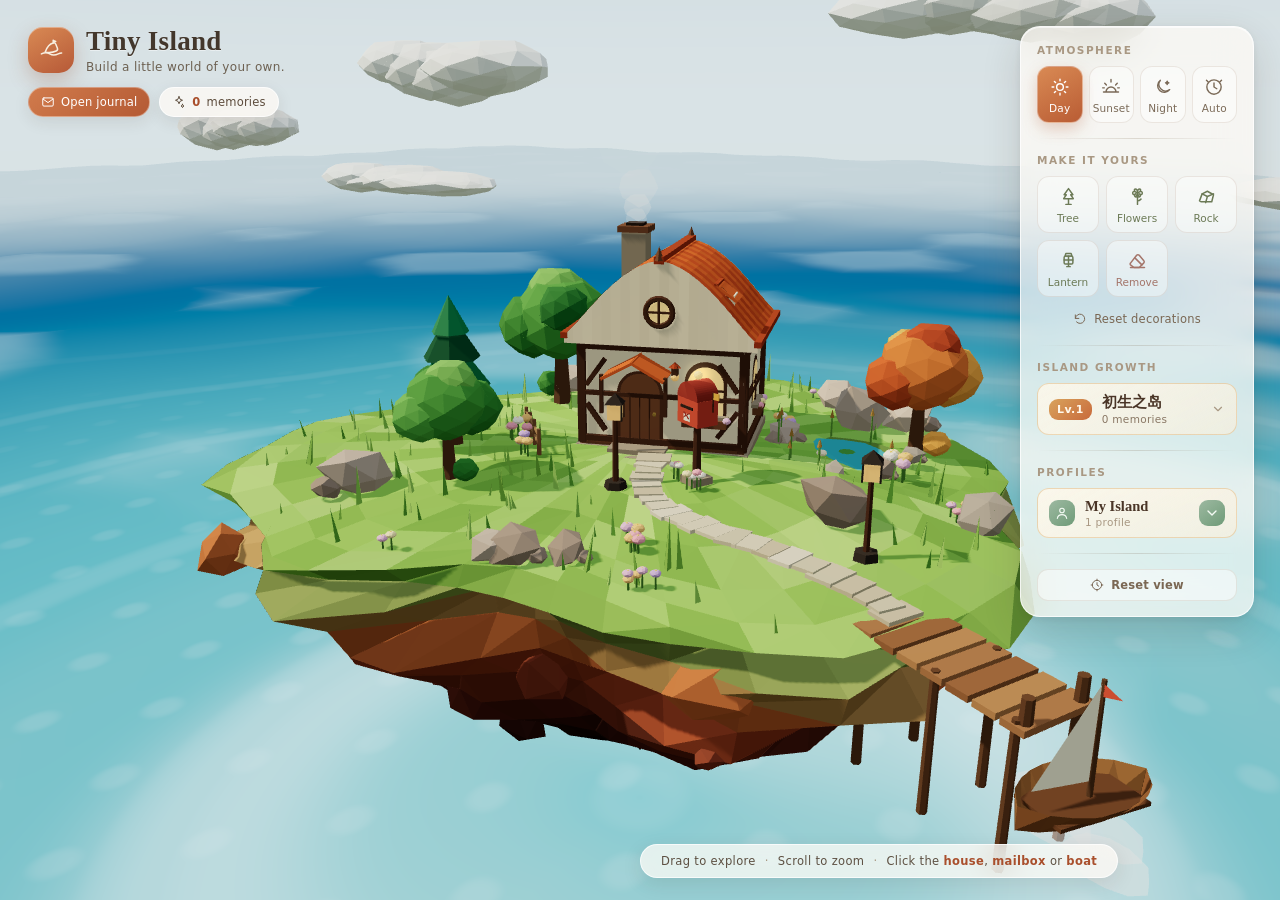
==== tiny-island/index.html @ caffe01a "add tiny-island project and featured card; remove old tidal-garden island block from WIP" ====
<!DOCTYPE html>
<html lang="en">
<head>
<meta charset="UTF-8" />
<meta name="viewport" content="width=device-width, initial-scale=1.0" />
<title>Tiny Island — Build a little world of your own</title>
<link rel="stylesheet" href="./css/style.css" />
</head>
<body>

<canvas id="scene"></canvas>

<!-- ============================ LOADING ============================ -->
<div id="loading" class="loading">
  <div class="load-inner">
    <div class="load-mark">
      <svg viewBox="0 0 64 64" fill="none" stroke="currentColor" stroke-width="2.2" stroke-linecap="round" stroke-linejoin="round">
        <path d="M8 38c6-3 11-3 16 0 5 3 10 3 16 0 5-3 10-3 16 0"/>
        <path d="M14 34c3-9 8-14 14-16 3-1 5 0 6 2l4 8c1 2 0 4-2 5-6 3-13 4-20 3-2 0-3-1-2-2Z"/>
        <path d="M32 18v-6M32 12l6 2-6 2"/>
        <path d="M20 44c5 3 10 4 14 4s9-1 12-3"/>
      </svg>
    </div>
    <div class="load-title">Tiny Island</div>
    <div class="load-sub">Growing a little world&hellip;</div>
  </div>
</div>

<!-- ============================= BRAND ============================= -->
<header class="brand">
  <div class="brand-row">
    <span class="brand-mark">
      <svg viewBox="0 0 32 32" fill="none" stroke="currentColor" stroke-width="1.8" stroke-linecap="round" stroke-linejoin="round">
        <path d="M4 20c4-2 7-2 10 0 3 2 6 2 10 0 2-1 3-1 4-1"/>
        <path d="M9 17c2-6 5-9 9-10 1.5-.5 2.5 0 3 1.4l2 5c.5 1.4 0 2.6-1.4 3.2-4 1.7-8 2.2-12 1.4-1 0-1.4-.5-.6-1Z"/>
        <path d="M18 7V4M18 4l3 1.2L18 6.4"/>
      </svg>
    </span>
    <div class="brand-text">
      <h1>Tiny Island</h1>
      <p>Build a little world of your own.</p>
    </div>
  </div>
  <div class="brand-meta">
    <button id="openJournal" class="journal-link" type="button">
      <svg viewBox="0 0 24 24" fill="none" stroke="currentColor" stroke-width="1.7" stroke-linecap="round" stroke-linejoin="round"><rect x="3" y="5" width="18" height="14" rx="2"/><path d="M3.5 7l8.5 6 8.5-6"/></svg>
      Open journal
    </button>
    <span class="count-chip">
      <svg viewBox="0 0 24 24" fill="none" stroke="currentColor" stroke-width="1.7" stroke-linecap="round" stroke-linejoin="round"><path d="M12 3l1.8 4.2L18 9l-4.2 1.8L12 15l-1.8-4.2L6 9l4.2-1.8L12 3Z"/><path d="M18 16l.8 1.8L20.5 19l-1.7.8L18 21.5l-.8-1.7-1.7-.8 1.7-1.2L18 16Z"/></svg>
      <b id="brandCount">0</b> memories
    </span>
  </div>
</header>

<!-- ========================== CONTROL PANEL ======================== -->
<aside class="panel">
  <section class="panel-sec">
    <div class="sec-label">Atmosphere</div>
    <div class="atmo-row">
      <button class="atmo" data-atmo="day" type="button">
        <svg viewBox="0 0 24 24" fill="none" stroke="currentColor" stroke-width="1.7" stroke-linecap="round"><circle cx="12" cy="12" r="4"/><path d="M12 2.5v2M12 19.5v2M2.5 12h2M19.5 12h2M5.3 5.3l1.4 1.4M17.3 17.3l1.4 1.4M18.7 5.3l-1.4 1.4M6.7 17.3l-1.4 1.4"/></svg>
        <span>Day</span>
      </button>
      <button class="atmo" data-atmo="sunset" type="button">
        <svg viewBox="0 0 24 24" fill="none" stroke="currentColor" stroke-width="1.7" stroke-linecap="round" stroke-linejoin="round"><path d="M3 18h18M6 18a6 6 0 0 1 12 0"/><path d="M12 3v3M4.5 7.5l2 2M19.5 7.5l-2 2M2 13h2M20 13h2"/></svg>
        <span>Sunset</span>
      </button>
      <button class="atmo" data-atmo="night" type="button">
        <svg viewBox="0 0 24 24" fill="none" stroke="currentColor" stroke-width="1.7" stroke-linecap="round" stroke-linejoin="round"><path d="M20 15.2A8 8 0 0 1 8.8 4 8 8 0 1 0 20 15.2Z"/><path d="M17 5l.6 1.4L19 7l-1.4.6L17 9l-.6-1.4L15 7l1.4-.6L17 5Z"/></svg>
        <span>Night</span>
      </button>
      <button class="atmo" data-atmo="auto" type="button" title="Follow your local time">
        <svg viewBox="0 0 24 24" fill="none" stroke="currentColor" stroke-width="1.7" stroke-linecap="round" stroke-linejoin="round"><circle cx="12" cy="12" r="8.6"/><path d="M12 7.2v4.8l3.4 2.1"/><path d="M4.8 5.6 3 3.8M19.2 5.6 21 3.8"/></svg>
        <span>Auto</span>
      </button>
    </div>
  </section>

  <div class="divider"></div>

  <section class="panel-sec">
    <div class="sec-label">Make it yours</div>
    <div class="tool-grid">
      <button class="tool" data-tool="tree" type="button">
        <svg viewBox="0 0 24 24" fill="none" stroke="currentColor" stroke-width="1.7" stroke-linecap="round" stroke-linejoin="round"><path d="M12 3l5 7h-2.5l3 4.5H6.5l3-4.5H7l5-7Z"/><path d="M12 14.5V21M9 21h6"/></svg>
        <span>Tree</span>
      </button>
      <button class="tool" data-tool="flower" type="button">
        <svg viewBox="0 0 24 24" fill="none" stroke="currentColor" stroke-width="1.7" stroke-linecap="round" stroke-linejoin="round"><circle cx="12" cy="9" r="2"/><path d="M12 7c0-2.5 1-3.5 2.5-3.5S16 5 14.5 6.5C16 6 17.5 6.5 17.5 8s-1 2-2.5 1.5C16 11 15 12.5 13.5 12.5S12 11.5 12 9Z"/><path d="M12 7c0-2.5-1-3.5-2.5-3.5S8 5 9.5 6.5C8 6 6.5 6.5 6.5 8s1 2 2.5 1.5C8 11 9 12.5 10.5 12.5S12 11.5 12 9Z"/><path d="M12 13v8M12 17c2 0 3-1 4-2"/></svg>
        <span>Flowers</span>
      </button>
      <button class="tool" data-tool="rock" type="button">
        <svg viewBox="0 0 24 24" fill="none" stroke="currentColor" stroke-width="1.7" stroke-linecap="round" stroke-linejoin="round"><path d="M4 17l3-8 6-3 7 4-2 8H6l-2-1Z"/><path d="M7 9l6 3 7-3M13 12l-2 7"/></svg>
        <span>Rock</span>
      </button>
      <button class="tool" data-tool="lantern" type="button">
        <svg viewBox="0 0 24 24" fill="none" stroke="currentColor" stroke-width="1.7" stroke-linecap="round" stroke-linejoin="round"><path d="M9 4h6l1 3H8l1-3Z"/><rect x="7" y="7" width="10" height="9" rx="1.5"/><path d="M12 7v9M7 11.5h10M10 19h4M12 16v3"/></svg>
        <span>Lantern</span>
      </button>
      <button class="tool tool-erase" data-tool="erase" type="button">
        <svg viewBox="0 0 24 24" fill="none" stroke="currentColor" stroke-width="1.7" stroke-linecap="round" stroke-linejoin="round"><path d="M4 15l7-9a2 2 0 0 1 3 0l5 6a2 2 0 0 1 0 3l-5 5H8l-4-3a1.4 1.4 0 0 1 0-2Z"/><path d="M9 9l8 8M4 20h16"/></svg>
        <span>Remove</span>
      </button>
    </div>
    <button id="resetDeco" class="text-btn" type="button">
      <svg viewBox="0 0 24 24" fill="none" stroke="currentColor" stroke-width="1.7" stroke-linecap="round" stroke-linejoin="round"><path d="M4 11a8 8 0 1 1 2 6"/><path d="M4 5v6h6"/></svg>
      Reset decorations
    </button>
  </section>

  <div class="divider"></div>

  <section class="panel-sec">
    <div class="sec-label">Island growth</div>
    <button id="growthBadge" class="growth-badge" type="button">
      <span id="gbLevel" class="gb-lv">Lv.1</span>
      <span class="gb-txt">
        <b id="gbName">初生之岛</b>
        <i id="gbCount">0 memories</i>
      </span>
      <svg class="gb-caret" viewBox="0 0 24 24" fill="none" stroke="currentColor" stroke-width="2" stroke-linecap="round" stroke-linejoin="round"><path d="M6 9l6 6 6-6"/></svg>
    </button>
    <div id="growthPanel" class="growth-panel" hidden>
      <div class="gp-row"><span>Memories kept</span><b id="gpLifetime">0</b></div>
      <div class="gp-progress"><div id="gpBar" class="gp-bar"></div></div>
      <div id="gpNext" class="gp-next"></div>
      <div id="gpUnlocks" class="gp-unlocks"></div>
      <div class="gp-hint">里程碑只播一次 · 删除不会让岛屿缩小</div>
    </div>
  </section>

  <div class="divider"></div>

  <section class="panel-sec">
    <div class="sec-label">Profiles</div>
    <button id="profileBadge" class="profile-badge" type="button" title="Local profiles">
      <svg viewBox="0 0 24 24" fill="none" stroke="currentColor" stroke-width="1.7" stroke-linecap="round" stroke-linejoin="round"><circle cx="12" cy="8.2" r="3.4"/><path d="M5 20c.8-3.6 3.6-5.6 7-5.6s6.2 2 7 5.6"/></svg>
      <span class="pf-txt">
        <b id="pfName">My Island</b>
        <i id="pfSub">1 profile</i>
      </span>
      <svg class="gb-caret" viewBox="0 0 24 24" fill="none" stroke="currentColor" stroke-width="2" stroke-linecap="round" stroke-linejoin="round"><path d="M6 9l6 6 6-6"/></svg>
    </button>
    <div id="profilePanel" class="profile-panel" hidden>
      <div id="profileList" class="pf-list"></div>
      <div class="pf-new">
        <input id="pfNewName" class="pf-new-input" type="text" maxlength="24"
          placeholder="New island name&hellip;" autocomplete="off">
        <button id="pfCreate" class="pf-create-btn" type="button">Create</button>
      </div>
      <div class="gp-hint">每个档案的世界完全独立 · 切换会轻轻重载页面</div>
    </div>
  </section>

  <div class="divider"></div>

  <button id="resetView" class="view-btn" type="button">
    <svg viewBox="0 0 24 24" fill="none" stroke="currentColor" stroke-width="1.7" stroke-linecap="round" stroke-linejoin="round"><circle cx="12" cy="12" r="8"/><path d="M12 8v4l3 2"/><path d="M12 2v2M12 20v2M2 12h2M20 12h2"/></svg>
    Reset view
  </button>
</aside>

<!-- ============================== HINT ============================= -->
<footer id="hint" class="hint">Drag to explore <i>·</i> Scroll to zoom <i>·</i> Click the mailbox to write</footer>

<div id="tooltip" class="tooltip"></div>
<div id="toast" class="toast"></div>
<div id="fade" class="fade"></div>

<!-- ====================== WELCOME (first visit) ===================== -->
<div id="welcome" class="welcome" role="status">
  <div class="w-mark">
    <svg viewBox="0 0 32 32" fill="none" stroke="currentColor" stroke-width="1.8" stroke-linecap="round" stroke-linejoin="round">
      <path d="M4 20c4-2 7-2 10 0 3 2 6 2 10 0 2-1 3-1 4-1"/>
      <path d="M9 17c2-6 5-9 9-10 1.5-.5 2.5 0 3 1.4l2 5c.5 1.4 0 2.6-1.4 3.2-4 1.7-8 2.2-12 1.4-1 0-1.4-.5-.6-1Z"/>
    </svg>
  </div>
  <b>Welcome to your little world.</b>
  <span>Take a moment to explore.</span>
</div>

<!-- ====================== GROWTH MILESTONE ========================= -->
<div id="growthMilestone" class="milestone-wrap hidden">
  <div class="milestone-card">
    <div class="ms-kicker">The island is growing</div>
    <h2 id="msLevel">Lv.2 · 萌芽之岛</h2>
    <p id="msText"></p>
    <div id="msUnlock" class="ms-unlock"></div>
    <div class="ms-actions">
      <button id="msSkip" class="cancel-btn ms-skip" type="button">Skip</button>
      <button id="msContinue" class="save-btn ms-continue" type="button">Continue</button>
    </div>
  </div>
</div>

<!-- ========================= LEAVE HOME ============================ -->
<button id="exitHome" class="exit-home" type="button">
  <svg viewBox="0 0 24 24" fill="none" stroke="currentColor" stroke-width="1.7" stroke-linecap="round" stroke-linejoin="round"><path d="M4 21V9l8-6 8 6v12h-5v-6h-6v6H4Z"/></svg>
  Leave home
</button>

<!-- ========================== POSTCARD ============================= -->
<div id="postcard" class="overlay hidden">
  <div class="postcard-card">
    <div class="pc-stamp">
      <svg viewBox="0 0 32 32" fill="none" stroke="currentColor" stroke-width="1.6" stroke-linecap="round" stroke-linejoin="round">
        <path d="M6 12c3-1.6 5-1.6 8 0s5 1.6 8 0"/><path d="M6 18c3-1.6 5-1.6 8 0s5 1.6 8 0"/><path d="M6 24c3-1.6 5-1.6 8 0s5 1.6 8 0"/><path d="M16 4l2 3-2 3-2-3 2-3Z"/>
      </svg>
    </div>
    <div class="pc-kicker">From the sea</div>
    <h2>A little discovery</h2>
    <p id="pcText"></p>
    <button id="pcClose" class="pc-btn" type="button">Back to shore</button>
  </div>
</div>

<!-- ============================= DIARY ============================= -->
<div id="diaryOverlay" class="overlay hidden">
  <div class="diary-card">
    <button id="diaryClose" class="diary-close" type="button" aria-label="Close journal">
      <svg viewBox="0 0 24 24" fill="none" stroke="currentColor" stroke-width="1.8" stroke-linecap="round"><path d="M6 6l12 12M18 6L6 18"/></svg>
    </button>

    <div class="diary-head">
      <div class="diary-kicker">A little piece of you</div>
      <h2>Leave a Memory</h2>
      <div id="diaryDate" class="diary-date"></div>
      <button id="diarySettingsBtn" class="diary-gear" type="button"
        title="Journal settings" aria-label="Journal settings">
        <svg viewBox="0 0 24 24" fill="none" stroke="currentColor" stroke-width="1.6" stroke-linecap="round" stroke-linejoin="round"><circle cx="12" cy="12" r="3.1"/><path d="M12 2.8v2.4M12 18.8v2.4M2.8 12h2.4M18.8 12h2.4M5.5 5.5l1.7 1.7M16.8 16.8l1.7 1.7M18.5 5.5l-1.7 1.7M7.2 16.8l-1.7 1.7"/></svg>
      </button>
    </div>

    <div id="diarySettingsPanel" class="settings-panel" hidden>
      <div class="field-label">Journal settings</div>
      <div id="editWindowRow" class="edit-window-row">
        <span class="ew-label">Edit window</span>
        <div id="ewChips" class="ew-chips"></div>
        <input id="ewCustom" class="ew-custom" type="number" min="1" max="1440"
          placeholder="custom" autocomplete="off">
      </div>
      <div class="ew-hint">How long a fresh note can be rewritten freely &mdash; older notes keep the window they were born with.</div>
    </div>

    <div class="diary-body">
      <div class="field-label">How are you feeling today?</div>
      <div id="moodRow" class="mood-row"></div>

      <div id="editBanner" class="edit-banner" hidden></div>
      <textarea id="diaryText" class="diary-text" maxlength="1500"
        placeholder="Write a note to your island&hellip;"></textarea>

      <div class="save-row">
        <button id="diarySave" class="save-btn" type="button">
          <svg viewBox="0 0 24 24" fill="none" stroke="currentColor" stroke-width="1.8" stroke-linecap="round" stroke-linejoin="round"><path d="M5 4h11l3 3v13H5V4Z"/><path d="M8 4v5h7V4M8 20v-6h8v6"/></svg>
          <span id="diarySaveLabel">Save Memory</span>
        </button>
        <button id="diaryCancelEdit" class="cancel-btn" type="button" hidden>Cancel</button>
      </div>

      <div class="diary-rule"><span>✦</span></div>

      <div class="history-head"><span>Memories kept</span><b id="diaryCount">0</b></div>
      <div id="moodFilter" class="mood-filter"></div>
      <div id="diaryFilterStatus" class="filter-status" hidden></div>
      <div id="diaryList" class="diary-list"></div>
    </div>
  </div>
</div>

<!-- ========================= MOOD MODAL =========================== -->
<div id="moodModal" class="overlay hidden">
  <div class="mood-modal">
    <button id="moodModalClose" class="diary-close" type="button" aria-label="Close mood dialog">
      <svg viewBox="0 0 24 24" fill="none" stroke="currentColor" stroke-width="1.8" stroke-linecap="round"><path d="M6 6l12 12M18 6L6 18"/></svg>
    </button>

    <div class="diary-kicker">Name a feeling</div>
    <h3 class="mood-modal-title">Add a Mood</h3>

    <div class="field-label">Mood name</div>
    <input id="moodNameInput" class="mood-input" type="text" maxlength="16"
      placeholder="e.g. Excited, Nostalgic&hellip;" autocomplete="off">
    <div id="moodNameErr" class="mood-err" hidden></div>

    <div class="field-label emoji-label">Pick an emoji</div>
    <div id="emojiQuick" class="emoji-row"></div>
    <input id="moodEmojiInput" class="mood-input" type="text" maxlength="8"
      placeholder="or paste any emoji" autocomplete="off">
    <div id="moodEmojiErr" class="mood-err" hidden></div>

    <div id="moodCustomWrap" class="mood-custom-wrap" hidden>
      <div class="field-label">Your moods</div>
      <div id="moodCustomList" class="mood-custom-list"></div>
    </div>

    <div class="mood-modal-actions">
      <button id="moodCancel" class="mood-cancel" type="button">Cancel</button>
      <button id="moodAdd" class="save-btn mood-add-btn" type="button">Add Mood</button>
    </div>
  </div>
</div>

<!-- ========================= LIFE JOURNAL ========================== -->
<!-- The indoor notebook (desk inside the cottage). Independent from the
     mailbox memory diary above: separate DOM, module and storage key. -->
<div id="journalOverlay" class="jn-overlay" hidden>
  <div class="jn-backdrop"></div>
  <div class="jn-stage">
    <button id="journalClose" class="jn-close" type="button" aria-label="Close Life Journal">
      <svg viewBox="0 0 24 24" fill="none" stroke="currentColor" stroke-width="1.8" stroke-linecap="round"><path d="M6 6l12 12M18 6L6 18"/></svg>
    </button>
    <div class="jn-caption">Life Journal · 整理生活的地方</div>

    <div id="journalBook" class="jn-book">
      <div class="jn-cover-left"></div>
      <div class="jn-spine"></div>
      <div class="jn-page jn-page-left">
        <div id="journalPageL" class="jn-page-inner"></div>
      </div>
      <div class="jn-page jn-page-right">
        <div id="journalPageR" class="jn-page-inner"></div>
      </div>
      <div id="journalTabs" class="jn-tabs"></div>
      <button class="jn-ribbon" type="button" tabindex="-1" aria-hidden="true"></button>
    </div>
  </div>
</div>

<script type="importmap">
{
  "imports": {
    "three": "./vendor/three.module.js"
  }
}
</script>
<script type="module" src="./js/main.js"></script>
</body>
</html>
---- tiny-island/css/style.css ----
/* ================================================================== *
 * Tiny Island — cozy premium UI
 * Restrained glass surfaces, warm paper journal, no emoji icons.
 * ================================================================== */

:root {
  --ink: #49382b;
  --ink-soft: #8a7865;
  --ink-faint: #a99883;
  --warm: #c86a3c;
  --warm-deep: #a94f2c;
  --gold: #d9a35c;
  --glass: rgba(255, 252, 246, 0.76);
  --glass-line: rgba(255, 255, 255, 0.72);
  --shadow: 0 14px 38px rgba(58, 42, 28, 0.16), 0 2px 8px rgba(58, 42, 28, 0.07);
  --serif: Georgia, 'Iowan Old Style', 'Songti SC', 'Times New Roman', serif;
  --sans: -apple-system, BlinkMacSystemFont, 'Segoe UI', 'Microsoft YaHei', system-ui, sans-serif;
  --hand: 'Segoe Script', 'Bradley Hand', 'Comic Sans MS', cursive;
  /* paper fibers, tiled from a tiny inline SVG — no image assets */
  --paper-noise: url("data:image/svg+xml,%3Csvg xmlns='http://www.w3.org/2000/svg' width='120' height='120'%3E%3Cfilter id='n'%3E%3CfeTurbulence type='fractalNoise' baseFrequency='0.9' numOctaves='2'/%3E%3C/filter%3E%3Crect width='120' height='120' filter='url(%23n)' opacity='0.16'/%3E%3C/svg%3E");
  /* one imperfect pen stroke, stretched over the crossed-out words */
  --pen-stroke: url("data:image/svg+xml,%3Csvg xmlns='http://www.w3.org/2000/svg' viewBox='0 0 100 10' preserveAspectRatio='none'%3E%3Cpath d='M1 6.2C12 3.6 24 7.8 38 5.4S66 7.6 80 4.8 95 6.6 99 5.2' fill='none' stroke='%23966a42' stroke-opacity='.58' stroke-width='2.1' stroke-linecap='round'/%3E%3Cpath d='M4 7.6C18 6 34 8.8 52 6.6s34 1.4 44-1.2' fill='none' stroke='%23966a42' stroke-opacity='.22' stroke-width='1.2' stroke-linecap='round'/%3E%3C/svg%3E");
}

* { box-sizing: border-box; }

html, body {
  margin: 0;
  height: 100%;
  overflow: hidden;
  background: #cfe6ee;
  color: var(--ink);
  font-family: var(--sans);
  -webkit-font-smoothing: antialiased;
}

#scene {
  position: fixed;
  inset: 0;
  width: 100%;
  height: 100%;
  display: block;
  touch-action: none;
  cursor: grab;
}
#scene:active { cursor: grabbing; }

button { font-family: inherit; cursor: pointer; }

/* ------------------------------ loading --------------------------- */
.loading {
  position: fixed;
  inset: 0;
  z-index: 100;
  display: grid;
  place-items: center;
  background: linear-gradient(165deg, #e8f2ee 0%, #cfe4ec 48%, #a9cbd8 100%);
  transition: opacity .7s ease, visibility .7s ease;
}
.loading.hidden { opacity: 0; visibility: hidden; pointer-events: none; }
.load-inner { text-align: center; color: #5c6f68; }
.load-mark {
  width: 68px; height: 68px; margin: 0 auto 18px;
  display: grid; place-items: center;
  border-radius: 22px;
  background: rgba(255,255,255,.6);
  box-shadow: 0 10px 30px rgba(60,80,75,.14);
  animation: bob 3s ease-in-out infinite;
}
.load-mark svg { width: 40px; height: 40px; }
.load-title { font-family: var(--serif); font-size: 26px; letter-spacing: .4px; }
.load-sub { font-size: 12.5px; letter-spacing: .7px; opacity: .72; margin-top: 6px; }
@keyframes bob { 0%,100% { transform: translateY(0); } 50% { transform: translateY(-7px); } }
.load-error { text-align: center; display: grid; gap: 10px; font-size: 14px; color: #7a4b3a; }
.load-error strong { font-family: var(--serif); font-size: 20px; }

/* ------------------------------- brand ---------------------------- */
.brand {
  position: fixed;
  top: 26px; left: 28px;
  z-index: 12;
  pointer-events: none;
  animation: fadeUp .8s .15s both;
}
.brand-row { display: flex; align-items: center; gap: 12px; }
.brand-mark {
  width: 46px; height: 46px;
  display: grid; place-items: center;
  border-radius: 15px;
  color: #f7efe0;
  background: linear-gradient(150deg, #d98a54, #b65937);
  box-shadow: 0 8px 20px rgba(150, 78, 45, .28), inset 0 1px 0 rgba(255,255,255,.35);
}
.brand-mark svg { width: 27px; height: 27px; }
.brand-text h1 {
  margin: 0;
  font-family: var(--serif);
  font-size: 27px;
  font-weight: 600;
  letter-spacing: .3px;
  color: #43372c;
  text-shadow: 0 1px 0 rgba(255,255,255,.45);
}
.brand-text p {
  margin: 3px 0 0;
  font-size: 12px;
  letter-spacing: .35px;
  color: #6d6152;
}
/* Dark night sky needs a light wordmark to stay legible.
   Auto mode toggles .auto-dark on <body> when its real-time sky goes dark. */
body[data-atmo="night"] .brand-text h1,
body[data-atmo="auto"].auto-dark .brand-text h1 {
  color: #f6ead3;
  text-shadow: 0 1px 10px rgba(10, 24, 55, .55);
}
body[data-atmo="night"] .brand-text p,
body[data-atmo="auto"].auto-dark .brand-text p {
  color: rgba(246, 234, 211, .8);
  text-shadow: 0 1px 8px rgba(10, 24, 55, .5);
}
.brand-meta { display: flex; align-items: center; gap: 9px; margin-top: 13px; pointer-events: auto; }
.journal-link, .count-chip {
  display: inline-flex; align-items: center; gap: 6px;
  height: 30px; padding: 0 12px;
  border-radius: 999px;
  font-size: 11.5px;
  letter-spacing: .2px;
  color: #5d4c3c;
  background: var(--glass);
  border: 1px solid var(--glass-line);
  backdrop-filter: blur(14px) saturate(1.2);
  -webkit-backdrop-filter: blur(14px) saturate(1.2);
  box-shadow: 0 5px 16px rgba(58,42,28,.1);
}
.journal-link {
  color: #fff;
  background: linear-gradient(140deg, #d17b4c, #b45a34);
  border-color: rgba(255,255,255,.35);
  transition: transform .18s ease, box-shadow .18s ease;
}
.journal-link:hover { transform: translateY(-2px); box-shadow: 0 9px 20px rgba(160,80,45,.3); }
.journal-link svg, .count-chip svg { width: 14px; height: 14px; }
.count-chip b { font-weight: 700; color: var(--warm-deep); }

/* ------------------------------- panel ---------------------------- */
.panel {
  position: fixed;
  top: 26px; right: 26px;
  z-index: 12;
  width: 234px;
  max-height: calc(100vh - 52px);
  overflow-y: auto;
  padding: 17px 16px 15px;
  border-radius: 20px;
  background: var(--glass);
  border: 1px solid var(--glass-line);
  backdrop-filter: blur(18px) saturate(1.25);
  -webkit-backdrop-filter: blur(18px) saturate(1.25);
  box-shadow: var(--shadow), inset 0 1px 0 rgba(255,255,255,.6);
  animation: fadeUp .8s .28s both;
}
.panel::-webkit-scrollbar { width: 5px; }
.panel::-webkit-scrollbar-thumb { background: rgba(150,120,85,.3); border-radius: 8px; }
.panel::-webkit-scrollbar-track { background: transparent; }
.sec-label {
  font-size: 10.5px;
  font-weight: 700;
  letter-spacing: 1.5px;
  text-transform: uppercase;
  color: var(--ink-faint);
  margin-bottom: 10px;
}
.divider { height: 1px; background: linear-gradient(90deg, transparent, rgba(120,95,70,.2), transparent); margin: 15px 0; }

.atmo-row { display: grid; grid-template-columns: repeat(4, 1fr); gap: 6px; }
.atmo {
  display: flex; flex-direction: column; align-items: center; gap: 5px;
  padding: 10px 2px 8px;
  border-radius: 12px;
  border: 1px solid rgba(140,110,80,.14);
  background: rgba(255,255,255,.42);
  color: #7b6a58;
  font-size: 10.5px;
  letter-spacing: .2px;
  transition: all .2s ease;
}
.atmo svg { width: 20px; height: 20px; }
.atmo:hover { background: rgba(255,255,255,.8); transform: translateY(-2px); }
/* Waiting for a geolocation answer. */
.atmo.busy { opacity: .65; animation: atmoPulse 1.1s ease-in-out infinite; }
@keyframes atmoPulse { 50% { opacity: .35; } }
.atmo.active {
  color: #fff;
  border-color: rgba(255,255,255,.4);
  background: linear-gradient(150deg, #d98a54, #b95c34);
  box-shadow: 0 6px 16px rgba(175, 90, 50, .28);
}

.tool-grid { display: grid; grid-template-columns: repeat(3, 1fr); gap: 7px; }
.tool {
  display: flex; flex-direction: column; align-items: center; gap: 5px;
  padding: 9px 2px 8px;
  border-radius: 12px;
  border: 1px solid rgba(140,110,80,.14);
  background: rgba(255,255,255,.42);
  color: #6c7a56;
  font-size: 10.5px;
  transition: all .2s ease;
}
.tool svg { width: 21px; height: 21px; }
.tool:hover { background: rgba(255,255,255,.85); transform: translateY(-2px); }
.tool.active {
  color: #fff;
  border-color: rgba(255,255,255,.4);
  background: linear-gradient(150deg, #7fa85e, #527c40);
  box-shadow: 0 6px 16px rgba(80, 115, 60, .28);
}
.tool-erase { color: #a4756a; }
.tool-erase.active {
  background: linear-gradient(150deg, #cd8270, #a85442);
  box-shadow: 0 6px 16px rgba(160, 80, 65, .28);
}

.text-btn, .view-btn {
  display: flex; align-items: center; justify-content: center; gap: 7px;
  width: 100%;
  border: none;
  color: #7a6753;
  background: transparent;
  font-size: 11.5px;
  letter-spacing: .2px;
  transition: color .18s ease;
}
.text-btn { margin-top: 11px; padding: 4px; }
.text-btn:hover, .view-btn:hover { color: var(--warm-deep); }
.text-btn svg, .view-btn svg { width: 14px; height: 14px; }
.view-btn {
  padding: 8px;
  border-radius: 11px;
  background: rgba(255,255,255,.5);
  border: 1px solid rgba(140,110,80,.14);
  font-weight: 600;
}
.view-btn:hover { background: rgba(255,255,255,.85); }

/* -------------------------------- hint ---------------------------- */
.hint {
  position: fixed;
  bottom: 22px; left: 50%;
  transform: translateX(-50%);
  z-index: 12;
  padding: 9px 20px;
  border-radius: 999px;
  font-size: 11.5px;
  letter-spacing: .35px;
  color: #5d5042;
  background: var(--glass);
  border: 1px solid var(--glass-line);
  backdrop-filter: blur(14px) saturate(1.2);
  -webkit-backdrop-filter: blur(14px) saturate(1.2);
  box-shadow: 0 6px 20px rgba(58,42,28,.1);
  white-space: nowrap;
  animation: fadeUp .8s .4s both;
}
.hint b { color: var(--warm-deep); font-weight: 700; }
.hint i { font-style: normal; color: var(--ink-faint); padding: 0 5px; }

/* ------------------------------ tooltip --------------------------- */
.tooltip {
  position: fixed;
  z-index: 30;
  padding: 6px 11px;
  border-radius: 9px;
  font-size: 11px;
  letter-spacing: .2px;
  color: #fff;
  background: rgba(58, 44, 34, .82);
  backdrop-filter: blur(8px);
  box-shadow: 0 6px 16px rgba(40,30,20,.22);
  pointer-events: none;
  opacity: 0;
  transform: translateY(4px);
  transition: opacity .16s ease, transform .16s ease;
  white-space: nowrap;
}
.tooltip.show { opacity: 1; transform: translateY(0); }

/* ------------------------------- toast ---------------------------- */
.toast {
  position: fixed;
  bottom: 74px; left: 50%;
  transform: translate(-50%, 12px);
  z-index: 45;
  padding: 11px 20px;
  border-radius: 13px;
  font-size: 12.5px;
  letter-spacing: .2px;
  color: #fdf6ea;
  background: linear-gradient(140deg, rgba(88,66,50,.94), rgba(64,47,36,.94));
  border: 1px solid rgba(255,255,255,.18);
  box-shadow: 0 12px 30px rgba(40,28,20,.3);
  opacity: 0;
  pointer-events: none;
  transition: opacity .28s ease, transform .28s ease;
}
.toast.show { opacity: 1; transform: translate(-50%, 0); }

/* ------------------------------- diary ---------------------------- */
.overlay {
  position: fixed;
  inset: 0;
  z-index: 40;
  display: flex;
  align-items: center;
  justify-content: center;
  padding: 22px;
  background: rgba(30, 34, 42, .38);
  backdrop-filter: blur(5px);
  -webkit-backdrop-filter: blur(5px);
  animation: fadeIn .25s ease both;
}
.overlay.hidden { display: none; }

.diary-card {
  position: relative;
  width: min(468px, 94vw);
  max-height: 94vh;
  overflow-y: auto;
  border-radius: 16px 20px 15px 19px;
  padding: 25px 30px 21px;
  color: #51402f;
  background:
    radial-gradient(circle at 18% 8%, rgba(255,255,255,.55), transparent 46%),
    var(--paper-noise),
    linear-gradient(160deg, #f7eeda 0%, #f0e2c6 100%);
  border: 1px solid rgba(255,255,255,.75);
  box-shadow: 0 26px 70px rgba(35,25,16,.36), inset 0 1px 0 rgba(255,255,255,.8);
  animation: cardIn .32s cubic-bezier(.2,.9,.3,1.1) both;
}
/* subtle uneven edge light, like paper that isn't perfectly cut */
.diary-card::after {
  content: '';
  position: absolute;
  inset: 0;
  border-radius: inherit;
  pointer-events: none;
  box-shadow: inset 0 0 22px rgba(120, 90, 55, .07);
}
.diary-card::before {
  content: '';
  position: absolute;
  inset: 0;
  border-radius: inherit;
  pointer-events: none;
  opacity: .12;
  background-image: var(--paper-noise);
}
.diary-card > * { position: relative; }
.diary-card::-webkit-scrollbar { width: 7px; }
.diary-card::-webkit-scrollbar-thumb { background: rgba(150,120,85,.3); border-radius: 9px; }

.diary-close {
  position: absolute;
  top: 18px; right: 18px;
  width: 32px; height: 32px;
  display: grid; place-items: center;
  border-radius: 50%;
  border: 1px solid rgba(130,100,70,.2);
  background: rgba(255,255,255,.5);
  color: #7a6550;
  transition: all .18s ease;
  z-index: 2;
}
.diary-close svg { width: 15px; height: 15px; }
.diary-close:hover { background: #fff; transform: rotate(90deg); }

.diary-kicker {
  font-size: 10px;
  font-weight: 700;
  letter-spacing: 2.1px;
  text-transform: uppercase;
  color: #b08a5c;
}
.diary-head h2 {
  margin: 5px 0 3px;
  font-family: var(--serif);
  font-size: 27px;
  font-weight: 600;
  letter-spacing: .3px;
  color: #4a3527;
}
.diary-date { font-family: var(--hand); font-size: 12px; color: #967c60; letter-spacing: .4px; }
.diary-body { margin-top: 17px; }
.field-label {
  font-size: 10.5px;
  font-weight: 700;
  letter-spacing: 1.4px;
  text-transform: uppercase;
  color: #a0896c;
  margin-bottom: 7px;
}

.mood-row { display: flex; flex-wrap: wrap; gap: 6px; }
.mood {
  display: flex; flex-direction: row; align-items: center; gap: 6px;
  padding: 5px 10px;
  border-radius: 4px 9px 5px 8px;
  border: 1px solid rgba(140,110,75,.14);
  background: rgba(255,255,255,.5);
  color: #8b7458;
  font-size: 11px;
  letter-spacing: .1px;
  transition: all .16s ease;
}
.mood-ico svg { width: 15px; height: 15px; display: block; }
.mood-emoji { font-size: 14px; line-height: 1; }
.mood-add { border-style: dashed; background: rgba(255,255,255,.28); color: #a0896c; }
.mood-add:hover { background: rgba(255,255,255,.75); }
.add-ico { font-size: 12px; line-height: 1; }
.mood:hover { background: rgba(255,255,255,.88); }
/* active mood = a small paper label pressed onto the page, no glow */
.mood.active {
  color: #9a4f28;
  border-color: rgba(180,110,60,.5);
  background: rgba(214,158,100,.18);
  box-shadow: none;
}

/* The writing sheet: a clean, flat piece of ivory paper with a faint
 * fiber texture and a soft ambient shade — nothing else. */
.diary-text {
  display: block;
  width: 100%;
  min-height: 92px;
  margin-top: 13px;
  padding: 12px 15px;
  resize: vertical;
  border-radius: 3px 7px 4px 8px;
  border: 1px solid rgba(140,110,75,.16);
  background-color: #fffdf7;
  background-image:
    radial-gradient(120% 90% at 50% 0%, rgba(255,255,255,.8), transparent 60%),
    var(--paper-noise);
  box-shadow: 0 1px 3px rgba(90,66,40,.1), 0 7px 18px rgba(90,66,40,.08);
  color: #4b3b2c;
  font-family: var(--serif);
  font-size: 14.5px;
  line-height: 1.7;
  outline: none;
  transition: border-color .2s ease, box-shadow .2s ease;
}
.diary-text::placeholder { color: #b3a288; font-style: italic; }
.diary-text:focus {
  border-color: rgba(180,110,60,.4);
  box-shadow: 0 1px 3px rgba(90,66,40,.1), 0 9px 22px rgba(90,66,40,.12);
}

.save-btn {
  display: flex; align-items: center; justify-content: center; gap: 9px;
  width: 100%;
  margin-top: 11px;
  padding: 11px;
  border: none;
  border-radius: 5px 9px 5px 9px;
  color: #fdf4e3;
  font-size: 12.5px;
  font-weight: 600;
  letter-spacing: .6px;
  background: linear-gradient(170deg, #b5653d, #9c5028);
  box-shadow: 0 5px 14px rgba(150, 80, 42, .26), inset 0 1px 0 rgba(255,255,255,.16);
  transition: transform .18s ease, box-shadow .18s ease, filter .18s ease;
}
.save-btn svg { width: 15px; height: 15px; }
.save-btn:hover { transform: translateY(-1px); filter: brightness(1.05); box-shadow: 0 8px 18px rgba(150, 80, 42, .3); }
.save-btn:active { transform: translateY(0); }

.diary-rule {
  display: flex; align-items: center; gap: 12px;
  margin: 15px 0 11px;
  color: #c39d6d;
  font-size: 11px;
}
.diary-rule::before, .diary-rule::after {
  content: ''; flex: 1; height: 1px;
  background: linear-gradient(90deg, transparent, rgba(160,125,85,.35), transparent);
}
.history-head {
  display: flex; align-items: center; justify-content: space-between;
  font-size: 10.5px;
  font-weight: 700;
  letter-spacing: 1.4px;
  text-transform: uppercase;
  color: #a0896c;
}
.history-head b {
  font-family: var(--serif);
  font-size: 15px;
  letter-spacing: 0;
  color: var(--warm-deep);
}
.diary-list { margin-top: 8px; max-height: 300px; overflow-y: auto; padding-right: 4px; }
.diary-list::-webkit-scrollbar { width: 6px; }
.diary-list::-webkit-scrollbar-thumb { background: rgba(150,120,85,.3); border-radius: 8px; }
.diary-empty {
  padding: 20px 16px;
  text-align: center;
  font-family: var(--hand);
  font-size: 12.5px;
  line-height: 1.7;
  color: #a08b70;
  border: 1px dashed rgba(150,120,85,.3);
  border-radius: 3px 9px 4px 10px;
  background:
    var(--paper-noise),
    rgba(255,253,246,.5);
}
/* ---------------- memory notes as paper scraps (V2.5) -------------- */
/* Three near-identical cream/ivory/beige sheets, seeded per note so the
 * collage never reshuffles. Very slight radius asymmetry instead of the
 * mechanical 12px pill of a dashboard. */
.memory-item {
  position: relative;
  padding: 12px 14px 11px;
  margin-bottom: 9px;
  border-radius: 3px 9px 4px 10px;
  background: linear-gradient(175deg, #fffdf6, #fbf6ea);
  border: 1px solid rgba(150,120,85,.12);
  box-shadow: 0 1px 3px rgba(90,66,40,.1), 0 8px 20px rgba(90,66,40,.09);
}
.memory-item.v1 { background: linear-gradient(175deg, #fdfaf1, #f6f0e0); }
.memory-item.v2 { background: linear-gradient(175deg, #fbf7ec, #f3ecd9); }
.memory-item::before {
  content: '';
  position: absolute;
  inset: 0;
  border-radius: inherit;
  pointer-events: none;
  opacity: .5;
  background-image: var(--paper-noise);
}
.memory-item > * { position: relative; }
/* a single piece of washi tape, only on some notes */
.mi-tape {
  position: absolute;
  top: -7px;
  left: 50%;
  width: 56px;
  height: 15px;
  transform: translateX(-50%) rotate(-2.2deg);
  background: rgba(219, 203, 172, .48);
  border-left: 1px dashed rgba(170,150,118,.35);
  border-right: 1px dashed rgba(170,150,118,.35);
  box-shadow: 0 1px 2px rgba(90,70,50,.14);
  pointer-events: none;
}
.memory-item:nth-child(odd) .mi-tape { transform: translateX(-50%) rotate(1.8deg); }

.mi-top { display: flex; align-items: center; gap: 8px; }
.mi-mood { display: inline-flex; color: var(--warm); }
.mi-mood svg { width: 16px; height: 16px; }
/* mood = a small paper label pressed onto the note */
.mi-mood-tag {
  padding: 1.5px 8px;
  border-radius: 2px 6px 3px 7px;
  background: rgba(214,158,100,.16);
  font-size: 10px;
  font-weight: 700;
  letter-spacing: .4px;
  color: #9a6b3a;
}
.mi-date {
  flex: 1;
  min-width: 0;
  font-size: 10px;
  color: #a08a6e;
  letter-spacing: .25px;
  white-space: nowrap;
  overflow: hidden;
  text-overflow: ellipsis;
}
.mi-text {
  margin-top: 7px;
  font-family: var(--serif);
  font-size: 13.5px;
  line-height: 1.7;
  color: #4f3d2b;
  white-space: pre-wrap;
  word-break: break-word;
}

/* actions retreat into a quiet three-dot menu */
.mi-menu { position: relative; flex: 0 0 auto; }
.mi-dots {
  width: 22px; height: 22px;
  display: grid; place-items: center;
  border: none; border-radius: 6px;
  background: transparent;
  color: #b7a287;
  transition: all .16s ease;
}
.mi-dots svg { width: 15px; height: 15px; }
.mi-dots:hover { background: rgba(200,150,80,.14); color: #8a6a48; }
.mi-menu-pop {
  position: absolute;
  top: calc(100% + 3px);
  right: 0;
  z-index: 6;
  min-width: 92px;
  padding: 4px;
  display: flex; flex-direction: column;
  border-radius: 4px 8px 4px 8px;
  background: #fffdf7;
  border: 1px solid rgba(150,120,85,.22);
  box-shadow: 0 8px 22px rgba(58,42,28,.2);
}
/* explicit display above would otherwise beat the UA [hidden] rule */
.mi-menu-pop[hidden] { display: none; }
.mi-menu-pop button {
  border: none;
  background: none;
  text-align: left;
  padding: 6px 10px;
  border-radius: 5px;
  font-size: 11.5px;
  letter-spacing: .2px;
  color: #6f5a42;
  transition: all .14s ease;
}
.mi-menu-pop button:hover { background: rgba(200,150,80,.12); color: #8a5a2c; }
.mi-menu-pop button[data-menu-action="delete"]:hover {
  background: rgba(178,84,60,.12);
  color: #b2543c;
}

/* ------------- mood filter: small paper tags, wrapping (V2.5) ------ */
.mood-filter {
  display: flex;
  flex-wrap: wrap;
  gap: 5px 5px;
  padding: 2px 0 4px;
  margin-top: 10px;
}
.fchip {
  flex: 0 0 auto;
  display: inline-flex; align-items: center; gap: 5px;
  padding: 3.5px 9px;
  border-radius: 3px 8px 4px 8px;
  border: 1px solid rgba(140,110,75,.15);
  background: rgba(255,255,255,.48);
  color: #8b7458;
  font-size: 10.5px;
  font-weight: 600;
  letter-spacing: .2px;
  cursor: pointer;
  transition: all .15s ease;
}
.fchip svg { width: 12px; height: 12px; display: block; }
.fchip .mood-emoji, .fchip .all-ico { font-size: 11px; line-height: 1; }
.fchip .f-count {
  font-style: normal;
  font-family: var(--serif);
  font-size: 9.5px;
  min-width: 13px;
  text-align: center;
  padding: 0 3px;
  border-radius: 999px;
  background: rgba(150,120,85,.12);
  color: #9c8466;
  line-height: 1.5;
}
.fchip:hover { background: rgba(255,255,255,.85); }
.fchip.active {
  color: #9a4f28;
  border-color: rgba(180,110,60,.5);
  background: rgba(214,158,100,.18);
  box-shadow: none;
}
.fchip.active .f-count { background: rgba(180,110,60,.2); color: #9a4f28; }
.filter-status {
  margin-top: 7px;
  font-family: var(--hand);
  font-size: 11.5px;
  color: #a0896c;
  letter-spacing: .3px;
}

/* ------------------ revisions & edit window (V2.4) ----------------- */
/* a pencilled note pinned above the sheet while editing */
.edit-banner {
  margin: 12px 0 0;
  padding: 7px 12px;
  border-radius: 2px 7px 3px 8px;
  background:
    var(--paper-noise),
    rgba(240,226,198,.4);
  border: none;
  border-left: 2px solid rgba(180,130,80,.5);
  font-family: var(--hand);
  font-size: 11.5px;
  line-height: 1.5;
  color: #8a6a48;
}
.save-row { display: flex; gap: 8px; align-items: stretch; }
.save-row .save-btn { flex: 1; min-width: 0; }
.cancel-btn {
  flex: 0 0 auto;
  margin-top: 13px;
  padding: 12px 18px;
  border: 1px solid rgba(150,120,85,.35);
  border-radius: 12px;
  background: rgba(255,255,255,.55);
  color: #8b7458;
  font-size: 12.5px;
  font-weight: 600;
  letter-spacing: .4px;
  transition: all .16s ease;
}
.cancel-btn:hover { background: rgba(233,214,188,.5); color: #6f5a42; }

.edit-window-row {
  display: flex;
  align-items: center;
  gap: 8px;
  margin-top: 11px;
  flex-wrap: wrap;
}
.ew-label {
  font-size: 10px;
  font-weight: 700;
  letter-spacing: 1.1px;
  text-transform: uppercase;
  color: #a0896c;
}
.ew-chips { display: flex; gap: 5px; flex-wrap: wrap; }
.ew-chip {
  padding: 3px 10px;
  border-radius: 999px;
  border: 1px solid rgba(140,110,75,.2);
  background: rgba(255,255,255,.45);
  color: #8b7458;
  font-size: 10.5px;
  font-weight: 600;
  cursor: pointer;
  transition: all .16s ease;
}
.ew-chip:hover { border-color: rgba(200,106,60,.45); color: #b2543c; }
.ew-chip.active {
  color: #9a4f28;
  border-color: rgba(180,110,60,.5);
  background: rgba(214,158,100,.18);
  box-shadow: none;
}
.ew-custom {
  width: 76px;
  padding: 4px 9px;
  border-radius: 4px 8px 4px 8px;
  border: 1px solid rgba(140,110,75,.22);
  background: rgba(255,253,247,.75);
  color: #55432f;
  font-family: var(--serif);
  font-size: 11px;
  outline: none;
}
.ew-custom:focus { border-color: rgba(180,110,60,.45); }
.ew-custom::-webkit-outer-spin-button,
.ew-custom::-webkit-inner-spin-button { opacity: .4; }
.ew-hint {
  margin-top: 6px;
  font-family: var(--serif);
  font-style: italic;
  font-size: 10.5px;
  color: #ab9478;
}

/* settings live behind a small gear in the journal header (V2.5) */
.diary-gear {
  position: absolute;
  top: 18px;
  right: 58px;
  width: 32px; height: 32px;
  display: grid; place-items: center;
  border-radius: 50%;
  border: 1px solid rgba(130,100,70,.2);
  background: rgba(255,255,255,.5);
  color: #7a6550;
  transition: all .18s ease;
  z-index: 2;
}
.diary-gear svg { width: 16px; height: 16px; }
.diary-gear:hover { background: #fff; color: #b97b3c; }
.settings-panel {
  margin-top: 14px;
  padding: 12px 14px 11px;
  border-radius: 3px 8px 4px 8px;
  border: 1px dashed rgba(150,120,85,.32);
  background:
    var(--paper-noise),
    rgba(255,253,246,.72);
}
.settings-panel[hidden] { display: none; }
.settings-panel .field-label { margin-bottom: 9px; }

/* struck-through old words, like pen strokes over old ink (V2.5) */
.mi-old {
  margin-bottom: 8px;
  padding-bottom: 6px;
  border-bottom: 1px dashed rgba(160,125,85,.18);
}
.mi-strike {
  text-decoration: line-through;
  text-decoration-thickness: 1.2px;
  text-decoration-color: rgba(158,106,66,.38);
  color: #ab977e;
}
/* a single short line gets the hand-drawn pen stroke stretched across;
   wrapped text keeps the quiet line-through so every line is struck */
.mi-strike.hand {
  position: relative;
  text-decoration: none;
}
.mi-strike.hand::after {
  content: '';
  position: absolute;
  left: -3px;
  right: -3px;
  top: 46%;
  height: .58em;
  background: var(--pen-stroke) no-repeat center / 100% 100%;
}
.mi-rev-time {
  display: block;
  margin-top: 3px;
  font-family: var(--hand);
  font-size: 10px;
  letter-spacing: .3px;
  color: #b3a18a;
}
.mi-history {
  display: inline-block;
  margin: 2px 0 7px;
  padding: 0;
  border: none;
  background: none;
  font-family: var(--hand);
  font-size: 11.5px;
  color: #b9683c;
  cursor: pointer;
  border-bottom: 1px dashed rgba(185,104,60,.5);
}
.mi-history:hover { color: #a34f28; }
.mi-current { color: #4f3d2b; }
.mi-current .mi-rev-time { margin-top: 4px; }

/* ------------------------ mood modal (V2.3) ----------------------- */
#moodModal { z-index: 60; }
.mood-modal {
  position: relative;
  width: min(360px, 92vw);
  max-height: 86vh;
  overflow-y: auto;
  border-radius: 20px;
  padding: 26px 26px 22px;
  color: #51402f;
  background:
    radial-gradient(circle at 18% 8%, rgba(255,255,255,.55), transparent 46%),
    var(--paper-noise),
    linear-gradient(165deg, rgba(255,250,240,.97), rgba(250,240,225,.95));
  box-shadow: var(--shadow);
  animation: fadeUp .35s ease both;
}
.mood-modal::-webkit-scrollbar { width: 6px; }
.mood-modal::-webkit-scrollbar-thumb { background: rgba(150,120,85,.3); border-radius: 8px; }
.mood-modal-title {
  margin: 6px 0 16px;
  font-family: var(--serif);
  font-size: 21px;
  font-weight: 600;
  color: #4a3527;
}
.mood-input {
  width: 100%;
  padding: 10px 12px;
  border-radius: 11px;
  border: 1px solid rgba(140,110,75,.24);
  background: rgba(255,255,255,.6);
  font-family: var(--serif);
  font-size: 14px;
  color: #55432f;
  outline: none;
  transition: border-color .2s ease, box-shadow .2s ease;
}
.mood-input::placeholder { color: #b09b80; font-style: italic; }
.mood-input:focus {
  border-color: rgba(200,106,60,.6);
  box-shadow: 0 0 0 3px rgba(200,106,60,.12);
}
.emoji-label { margin-top: 14px; }
.emoji-row { display: flex; flex-wrap: wrap; gap: 6px; margin-top: 9px; }
.emoji-pick {
  width: 36px; height: 34px;
  font-size: 17px;
  line-height: 1;
  border-radius: 9px;
  border: 1px solid rgba(140,110,75,.18);
  background: rgba(255,255,255,.5);
  cursor: pointer;
  transition: all .15s ease;
}
.emoji-pick:hover { background: rgba(255,255,255,.85); transform: translateY(-1px); }
.emoji-pick.active {
  border-color: rgba(200,106,60,.65);
  background: rgba(200,106,60,.14);
}
#moodEmojiInput { margin-top: 9px; }
.mood-err { margin-top: 6px; font-size: 11px; color: #b2543c; }
.mood-custom-wrap { margin-top: 18px; }
.mood-custom-list { display: flex; flex-direction: column; gap: 6px; margin-top: 9px; }
.mood-custom-item {
  display: flex; align-items: center; gap: 9px;
  padding: 8px 11px;
  border-radius: 11px;
  border: 1px solid rgba(150,120,85,.16);
  background: rgba(255,255,255,.5);
  font-size: 12.5px;
  color: #55432f;
}
.mood-custom-item.confirming {
  border-color: rgba(178,84,60,.5);
  background: rgba(190,95,70,.1);
}
.mc-emoji { font-size: 15px; line-height: 1; }
.mc-name { flex: 1; font-weight: 600; }
.mood-confirm-text {
  flex: 1;
  font-family: var(--serif);
  font-style: italic;
  font-size: 11.5px;
  color: #b2543c;
}
.mc-del {
  width: 23px; height: 23px;
  display: grid; place-items: center;
  border: none; border-radius: 7px;
  background: transparent;
  color: #b09a80;
  transition: all .16s ease;
}
.mc-del svg { width: 13px; height: 13px; }
.mc-del:hover { background: rgba(190,95,70,.13); color: #b2543c; }
.mc-btn {
  padding: 4px 10px;
  border-radius: 999px;
  font-size: 10.5px;
  font-weight: 600;
  cursor: pointer;
  transition: all .15s ease;
}
.mc-yes {
  border: 1px solid rgba(178,84,60,.45);
  background: rgba(178,84,60,.12);
  color: #b2543c;
}
.mc-yes:hover { background: rgba(178,84,60,.24); }
.mc-no {
  border: 1px solid rgba(140,110,75,.24);
  background: rgba(255,255,255,.6);
  color: #8b7458;
}
.mc-no:hover { background: rgba(255,255,255,.9); }
.mood-modal-actions { display: flex; gap: 9px; margin-top: 18px; }
.mood-cancel {
  flex: 1;
  padding: 11px;
  border-radius: 12px;
  border: 1px solid rgba(140,110,75,.24);
  background: rgba(255,255,255,.5);
  color: #8b7458;
  font-size: 13px;
  font-weight: 600;
  cursor: pointer;
  transition: all .16s ease;
}
.mood-cancel:hover { background: rgba(255,255,255,.85); }
.mood-add-btn { flex: 1.4; margin-top: 0; }

/* ----------------------------- animation -------------------------- */
@keyframes fadeUp { from { opacity: 0; transform: translateY(14px); } to { opacity: 1; transform: translateY(0); } }
@keyframes fadeIn { from { opacity: 0; } to { opacity: 1; } }
@keyframes cardIn { from { opacity: 0; transform: translateY(16px) scale(.97); } to { opacity: 1; transform: translateY(0) scale(1); } }

/* ================================================================== *
 * V2 — interior mode, welcome, postcard
 * ================================================================== */

/* ------------------------ scene fade ------------------------------ */
.fade {
  position: fixed;
  inset: 0;
  z-index: 60;
  pointer-events: none;
  background: radial-gradient(circle at 50% 42%, #f6e8d2 0%, #e2c9a4 62%, #c9a878 100%);
  opacity: 0;
  transition: opacity .46s ease;
}
.fade.show { opacity: 1; }

/* ------------------------ welcome banner -------------------------- */
.welcome {
  position: fixed;
  top: 15%;
  left: 50%;
  transform: translate(-50%, -8px);
  z-index: 30;
  display: grid;
  justify-items: center;
  gap: 5px;
  padding: 20px 34px;
  border-radius: 20px;
  text-align: center;
  color: #5d4c3c;
  background: var(--glass);
  border: 1px solid var(--glass-line);
  backdrop-filter: blur(16px) saturate(1.2);
  -webkit-backdrop-filter: blur(16px) saturate(1.2);
  box-shadow: var(--shadow);
  pointer-events: none;
  opacity: 0;
  transition: opacity .6s ease, transform .6s ease;
}
.welcome.show { opacity: 1; transform: translate(-50%, 0); }
.welcome b {
  font-family: var(--serif);
  font-size: 19px;
  font-weight: 600;
  color: #4a3527;
}
.welcome span { font-size: 12px; letter-spacing: .4px; color: #8a7865; }
.welcome .w-mark { width: 34px; height: 34px; color: #d98a54; }
.welcome .w-mark svg { width: 100%; height: 100%; }

/* ------------------------- exit home btn -------------------------- */
.exit-home {
  position: fixed;
  top: 24px;
  left: 50%;
  transform: translateX(-50%);
  z-index: 30;
  display: inline-flex;
  align-items: center;
  gap: 8px;
  padding: 9px 18px;
  border-radius: 999px;
  border: 1px solid rgba(255,255,255,.5);
  color: #fff;
  font-size: 12px;
  font-weight: 600;
  letter-spacing: .4px;
  background: linear-gradient(140deg, rgba(122,84,56,.92), rgba(88,58,38,.92));
  box-shadow: 0 8px 22px rgba(40,26,16,.3);
  opacity: 0;
  visibility: hidden;
  transition: opacity .3s ease, transform .18s ease;
}
.exit-home svg { width: 15px; height: 15px; }
.exit-home:hover { transform: translateX(-50%) translateY(-2px); }

/* interior mode: park the whole island HUD, show only the door + hint */
body[data-mode="interior"] .exit-home { opacity: 1; visibility: visible; }
body[data-mode="interior"] .panel,
body[data-mode="interior"] .brand { opacity: 0; visibility: hidden; pointer-events: none; transition: opacity .3s ease; }
.panel, .brand { transition: opacity .3s ease; }

/* --------------------------- postcard ----------------------------- */
.postcard-card {
  position: relative;
  width: min(380px, 92vw);
  border-radius: 22px;
  padding: 34px 34px 28px;
  text-align: center;
  color: #51402f;
  background:
    radial-gradient(circle at 20% 6%, rgba(255,255,255,.6), transparent 44%),
    linear-gradient(160deg, #f9f0dc 0%, #f2e4c9 100%);
  border: 1px solid rgba(255,255,255,.75);
  box-shadow: 0 26px 70px rgba(35,25,16,.36), inset 0 1px 0 rgba(255,255,255,.8);
  animation: cardIn .32s cubic-bezier(.2,.9,.3,1.1) both;
}
.pc-stamp {
  width: 44px; height: 44px;
  margin: 0 auto 12px;
  display: grid; place-items: center;
  border-radius: 12px;
  color: #d98a54;
  background: rgba(255,255,255,.55);
  border: 1px dashed rgba(180,120,70,.4);
}
.pc-stamp svg { width: 26px; height: 26px; }
.pc-kicker {
  font-size: 10px;
  font-weight: 700;
  letter-spacing: 2px;
  text-transform: uppercase;
  color: #b08a5c;
}
.postcard-card h2 {
  margin: 7px 0 10px;
  font-family: var(--serif);
  font-size: 25px;
  font-weight: 600;
  color: #4a3527;
}
.postcard-card p {
  margin: 0 0 20px;
  font-family: var(--serif);
  font-size: 14.5px;
  line-height: 1.65;
  color: #5d4a36;
}
.pc-btn {
  padding: 10px 22px;
  border: none;
  border-radius: 12px;
  color: #fffaf0;
  font-size: 12.5px;
  font-weight: 600;
  letter-spacing: .4px;
  background: linear-gradient(140deg, #d17b4c, #aa4f2c);
  box-shadow: 0 9px 20px rgba(170,79,44,.3);
  transition: transform .18s ease, box-shadow .18s ease;
}
.pc-btn:hover { transform: translateY(-2px); box-shadow: 0 13px 26px rgba(170,79,44,.36); }

/* ---------------------------- responsive -------------------------- */
@media (max-width: 1180px) {
  .brand { top: 20px; left: 20px; }
  .panel { top: 20px; right: 20px; width: 218px; padding: 14px; }
  .brand-text h1 { font-size: 24px; }
}
@media (max-height: 780px) {
  .panel { padding: 13px 14px; }
  .divider { margin: 11px 0; }
  .atmo, .tool { padding: 7px 2px 6px; }
  .atmo svg, .tool svg { width: 18px; height: 18px; }
  .diary-card { padding: 20px 26px 17px; max-height: 94vh; }
  .diary-head h2 { font-size: 24px; }
  .diary-text { min-height: 76px; }
  .diary-list { max-height: 190px; }
  .hint { bottom: 14px; }
}
@media (max-width: 760px) {
  .brand-text p { display: none; }
  .brand-mark { width: 40px; height: 40px; }
  .panel { width: 190px; }
  .hint { font-size: 10px; padding: 8px 14px; }
}

/* ================================================================== *
 * Island growth (Growth 1.1, Milestone A)
 * ================================================================== */
.growth-badge {
  display: flex;
  align-items: center;
  gap: 10px;
  width: 100%;
  margin-top: 9px;
  padding: 9px 11px;
  border: 1px solid rgba(217, 163, 92, 0.38);
  border-radius: 12px;
  background: linear-gradient(150deg, rgba(255, 248, 234, 0.85), rgba(252, 240, 219, 0.6));
  text-align: left;
  transition: border-color .18s ease, box-shadow .18s ease, transform .18s ease;
}
.growth-badge:hover {
  border-color: rgba(200, 106, 60, 0.55);
  box-shadow: 0 6px 16px rgba(160, 80, 65, .16);
  transform: translateY(-1px);
}
.gb-lv {
  flex: 0 0 auto;
  padding: 4px 8px;
  border-radius: 9px;
  background: linear-gradient(140deg, #d9a35c, #c86a3c);
  color: #fff8ec;
  font-size: 11px;
  font-weight: 700;
  letter-spacing: .4px;
}
.gb-txt { display: grid; gap: 1px; min-width: 0; flex: 1; }
.gb-txt b { font-family: var(--serif); font-size: 14.5px; color: #4a3527; }
.gb-txt i {
  font-style: normal;
  font-size: 10.5px;
  color: var(--ink-soft);
  letter-spacing: .3px;
}
.gb-caret { width: 14px; height: 14px; color: var(--ink-faint); transition: transform .2s ease; }
.growth-badge.open .gb-caret { transform: rotate(180deg); }

.growth-panel { margin-top: 9px; }
.gp-row {
  display: flex;
  justify-content: space-between;
  align-items: baseline;
  font-size: 11.5px;
  color: var(--ink-soft);
}
.gp-row b { font-size: 14px; color: var(--warm-deep); }
.gp-progress {
  height: 7px;
  margin-top: 7px;
  border-radius: 6px;
  background: rgba(138, 120, 101, 0.18);
  overflow: hidden;
}
.gp-bar {
  height: 100%;
  width: 0;
  border-radius: 6px;
  background: linear-gradient(90deg, #d9a35c, #c86a3c);
  transition: width .5s ease;
}
.gp-next {
  margin-top: 6px;
  font-size: 10.5px;
  color: var(--ink-faint);
  letter-spacing: .2px;
}
.gp-unlocks { margin-top: 9px; display: grid; gap: 5px; }
.gp-unlock {
  display: flex;
  align-items: center;
  gap: 8px;
  padding: 6px 8px;
  border-radius: 10px;
  background: rgba(138, 120, 101, 0.08);
  opacity: 0.5;
  filter: grayscale(1);
  transition: opacity .25s ease, filter .25s ease;
}
.gp-unlock.on { opacity: 1; filter: none; background: rgba(217, 163, 92, 0.14); }
.gp-emoji { font-size: 14px; line-height: 1; }
.gp-name { flex: 1; min-width: 0; font-size: 11px; color: #5d4a36; }
.gp-name b { font-weight: 700; }
.gp-name i { font-style: normal; color: var(--ink-faint); }
.gp-state { font-size: 9.5px; color: var(--ink-faint); letter-spacing: .3px; }
.gp-unlock.on .gp-state { color: var(--warm-deep); font-weight: 600; }
.gp-hint {
  margin-top: 9px;
  font-size: 10px;
  color: var(--ink-faint);
  letter-spacing: .2px;
}

/* milestone card — deliberately no fullscreen backdrop, so the
 * terrain expansion stays visible behind it */
.milestone-wrap {
  position: fixed;
  inset: 0;
  z-index: 60;
  display: grid;
  place-items: center;
  pointer-events: none;
}
.milestone-wrap.hidden { display: none; }
.milestone-card {
  pointer-events: auto;
  width: min(410px, calc(100vw - 44px));
  padding: 24px 26px 20px;
  border-radius: 20px;
  /* more opaque than the journal card so island motion behind it
   * never bleeds through the milestone text */
  background: linear-gradient(160deg, rgba(255, 252, 246, 0.97), rgba(250, 241, 227, 0.95));
  -webkit-backdrop-filter: blur(9px);
  backdrop-filter: blur(9px);
  border: 1px solid var(--glass-line);
  box-shadow: 0 18px 46px rgba(58, 42, 28, 0.24), 0 2px 8px rgba(58, 42, 28, 0.08);
  text-align: center;
  animation: msRise .55s cubic-bezier(.2, .9, .3, 1.15) both;
}
@keyframes msRise {
  from { opacity: 0; transform: translateY(26px) scale(.94); }
  to { opacity: 1; transform: translateY(0) scale(1); }
}
.ms-kicker {
  font-size: 10.5px;
  font-weight: 700;
  letter-spacing: 2px;
  text-transform: uppercase;
  color: var(--gold);
}
.milestone-card h2 {
  margin: 8px 0 10px;
  font-family: var(--serif);
  font-size: 27px;
  font-weight: 600;
  color: #4a3527;
}
.milestone-card p {
  margin: 0 0 12px;
  font-size: 13px;
  line-height: 1.7;
  color: #5d4a36;
}
.ms-unlock {
  margin: 0 0 6px;
  padding: 9px 12px;
  border-radius: 12px;
  background: rgba(217, 163, 92, 0.14);
  border: 1px dashed rgba(200, 106, 60, 0.35);
  font-size: 11.5px;
  line-height: 1.6;
  color: #7c5230;
}
.ms-unlock:empty { display: none; }
.ms-actions { display: flex; gap: 8px; margin-top: 12px; }
.ms-actions .save-btn, .ms-actions .cancel-btn { width: auto; flex: 1; margin-top: 0; }

/* ================================================================== *
 * Local profiles (Profile System 1.0)
 * Visual language mirrors the growth badge/panel: warm paper chips,
 * soft borders, no admin-dashboard vibes.
 * ================================================================== */
.profile-badge {
  display: flex;
  align-items: center;
  gap: 10px;
  width: 100%;
  margin-top: 9px;
  padding: 9px 11px;
  border: 1px solid rgba(217, 163, 92, 0.38);
  border-radius: 12px;
  background: linear-gradient(150deg, rgba(255, 248, 234, 0.85), rgba(252, 240, 219, 0.6));
  text-align: left;
  transition: border-color .18s ease, box-shadow .18s ease, transform .18s ease;
}
.profile-badge:hover {
  border-color: rgba(200, 106, 60, 0.55);
  box-shadow: 0 6px 16px rgba(160, 80, 65, .16);
  transform: translateY(-1px);
}
.profile-badge > svg {
  flex: 0 0 auto;
  width: 26px;
  height: 26px;
  padding: 5px;
  border-radius: 9px;
  background: linear-gradient(140deg, #9db9a1, #6f9b78);
  color: #f4fbf4;
}
.profile-badge.open .gb-caret { transform: rotate(180deg); }

.pf-txt { display: grid; gap: 1px; min-width: 0; flex: 1; }
.pf-txt b {
  font-family: var(--serif);
  font-size: 14.5px;
  color: #4a3527;
  overflow: hidden;
  text-overflow: ellipsis;
  white-space: nowrap;
}
.pf-txt i {
  font-style: normal;
  font-size: 10.5px;
  color: var(--ink-faint);
  letter-spacing: .3px;
}

.profile-panel { margin-top: 9px; }
.profile-panel[hidden] { display: none; }

.pf-list { display: grid; gap: 6px; }
.pf-row {
  display: flex;
  align-items: center;
  gap: 7px;
  padding: 7px 9px;
  border-radius: 10px;
  background: rgba(138, 120, 101, 0.08);
  transition: background .2s ease;
}
.pf-row.current { background: rgba(217, 163, 92, 0.16); }
.pf-info { flex: 1; min-width: 0; display: grid; gap: 1px; }
.pf-info b {
  font-family: var(--serif);
  font-size: 13px;
  color: #4a3527;
  overflow: hidden;
  text-overflow: ellipsis;
  white-space: nowrap;
}
.pf-info i {
  font-style: normal;
  font-size: 10px;
  color: var(--ink-faint);
  letter-spacing: .2px;
}
.pf-info i.pf-now { color: var(--warm-deep); font-weight: 600; }

.pf-btn {
  flex: 0 0 auto;
  border: 1px solid rgba(217, 163, 92, 0.4);
  border-radius: 8px;
  padding: 4px 9px;
  font-size: 10.5px;
  font-weight: 600;
  color: #7c5230;
  background: rgba(255, 248, 234, 0.8);
  transition: background .16s ease, border-color .16s ease, color .16s ease;
}
.pf-btn:hover { background: rgba(217, 163, 92, 0.2); border-color: rgba(200, 106, 60, 0.5); }
.pf-btn.danger { color: #a04b3c; border-color: rgba(160, 75, 60, 0.35); }
.pf-btn.danger:hover { background: rgba(160, 75, 60, 0.14); border-color: rgba(160, 75, 60, 0.55); }
.pf-btn.ghost { color: var(--ink-faint); border-color: rgba(138, 120, 101, 0.3); background: transparent; }
.pf-btn.confirm {
  color: #fff6ea;
  background: linear-gradient(140deg, #b95c47, #a04b3c);
  border-color: transparent;
}

.pf-new { display: flex; gap: 6px; margin-top: 9px; }
.pf-new-input {
  flex: 1;
  min-width: 0;
  padding: 7px 10px;
  border: 1px solid rgba(138, 120, 101, 0.35);
  border-radius: 10px;
  background: rgba(255, 252, 244, 0.9);
  font-family: var(--serif);
  font-size: 12px;
  color: #4a3527;
}
.pf-new-input:focus { outline: none; border-color: rgba(200, 106, 60, 0.55); }
.pf-create-btn {
  flex: 0 0 auto;
  padding: 7px 12px;
  border: none;
  border-radius: 10px;
  background: linear-gradient(140deg, #d9a35c, #c86a3c);
  color: #fff8ec;
  font-size: 11.5px;
  font-weight: 700;
  letter-spacing: .3px;
  transition: filter .16s ease, transform .16s ease;
}
.pf-create-btn:hover { filter: brightness(1.06); transform: translateY(-1px); }

@media (max-width: 760px) {
  .profile-badge { gap: 7px; padding: 8px; }
  .profile-badge > svg { width: 22px; height: 22px; padding: 4px; }
  .pf-txt b { font-size: 12.5px; }
  .pf-txt i { font-size: 9.5px; }
  .pf-info b { font-size: 11.5px; }
  .pf-btn { padding: 4px 6px; font-size: 9.5px; }
  .pf-new-input { font-size: 11px; padding: 6px 8px; }
  .pf-create-btn { padding: 6px 9px; font-size: 10.5px; }
}

/* ================================================================== *
 * Life Journal — the indoor desk notebook.
 * A book, not a dashboard: two warm paper pages, a spine, bookmark
 * tabs, a ribbon. Completely independent from the mailbox diary UI.
 * ================================================================== */
.jn-overlay {
  position: fixed;
  inset: 0;
  z-index: 40;
  display: flex;
  align-items: center;
  justify-content: center;
  opacity: 0;
  transition: opacity .24s ease;
}
.jn-overlay[hidden] { display: none; }
.jn-overlay.show { opacity: 1; }
.jn-backdrop {
  position: absolute;
  inset: 0;
  background: radial-gradient(ellipse at 50% 40%, rgba(46, 30, 20, 0.42), rgba(24, 16, 12, 0.72));
  backdrop-filter: blur(6px);
  -webkit-backdrop-filter: blur(6px);
}
.jn-stage { position: relative; display: grid; justify-items: center; gap: 14px; }
.jn-caption {
  font-family: var(--serif);
  font-size: 13px;
  letter-spacing: .12em;
  color: rgba(248, 236, 214, 0.85);
  text-shadow: 0 1px 8px rgba(0, 0, 0, 0.5);
}
.jn-close {
  position: absolute;
  top: -46px;
  right: -8px;
  width: 34px;
  height: 34px;
  border-radius: 50%;
  border: 1px solid rgba(255, 240, 215, 0.4);
  background: rgba(60, 40, 28, 0.55);
  color: #f8ecd6;
  display: grid;
  place-items: center;
  cursor: pointer;
  transition: background .16s ease, transform .16s ease;
}
.jn-close:hover { background: rgba(96, 62, 40, 0.75); transform: scale(1.06); }
.jn-close svg { width: 16px; height: 16px; }

/* ---------------------------- the book --------------------------- */
.jn-book {
  position: relative;
  display: flex;
  width: min(880px, calc(100vw - 96px));
  height: min(560px, calc(100vh - 150px));
  border-radius: 6px 14px 14px 6px;
  box-shadow: 0 26px 70px rgba(15, 8, 4, 0.55), 0 6px 18px rgba(15, 8, 4, 0.35);
}
.jn-book.flip .jn-page-inner { animation: jnFlip .42s ease both; }
@keyframes jnFlip {
  from { transform: perspective(1400px) rotateY(-7deg); opacity: .35; }
  to   { transform: perspective(1400px) rotateY(0deg); opacity: 1; }
}

/* leather cover edges peeking behind the pages */
.jn-cover-left {
  position: absolute;
  inset: -10px auto -12px -12px;
  width: calc(50% + 12px);
  border-radius: 8px 0 0 8px;
  background: linear-gradient(115deg, #6d3f2c, #54301f 60%, #462718);
  box-shadow: -6px 6px 16px rgba(15, 8, 4, 0.4);
}
.jn-cover-left::after {
  content: '';
  position: absolute;
  inset: 3px;
  border-radius: 6px 0 0 6px;
  border: 1px solid rgba(222, 180, 120, 0.22);
}
.jn-spine {
  position: absolute;
  left: 50%;
  top: -6px;
  bottom: -8px;
  width: 26px;
  transform: translateX(-50%);
  z-index: 3;
  background:
    linear-gradient(90deg,
      rgba(90, 55, 34, 0) 0%,
      rgba(74, 44, 26, 0.28) 30%,
      rgba(52, 30, 17, 0.55) 50%,
      rgba(74, 44, 26, 0.28) 70%,
      rgba(90, 55, 34, 0) 100%);
  pointer-events: none;
}

/* ----------------------------- pages ----------------------------- */
.jn-page {
  position: relative;
  flex: 1;
  background:
    var(--paper-noise),
    linear-gradient(160deg, #f7ecd3, #efe0c0);
  overflow: hidden;
}
.jn-page-left {
  border-radius: 6px 0 0 6px;
  box-shadow: inset -14px 0 18px -14px rgba(84, 48, 31, 0.4);
}
.jn-page-right {
  border-radius: 0 10px 10px 6px;
  box-shadow: inset 14px 0 18px -14px rgba(84, 48, 31, 0.4);
}
/* faint ruled lines on the right (writing) page */
.jn-page-right::before {
  content: '';
  position: absolute;
  inset: 0;
  background: repeating-linear-gradient(
    to bottom, transparent 0 27px,
    rgba(150, 110, 70, 0.14) 27px 28px);
  pointer-events: none;
}
.jn-page-inner {
  position: relative;
  z-index: 1;
  height: 100%;
  display: flex;
  flex-direction: column;
  padding: 26px 26px 20px;
}

.jn-page-head {
  display: flex;
  align-items: baseline;
  gap: 10px;
  padding-bottom: 10px;
  margin-bottom: 12px;
  border-bottom: 1px solid rgba(150, 110, 70, 0.3);
}
.jn-page-head b {
  font-family: var(--serif);
  font-size: 19px;
  color: #4a3527;
  letter-spacing: .02em;
}
.jn-page-head span {
  font-size: 11px;
  font-style: italic;
  color: var(--ink-faint);
}
.jn-corner {
  margin-top: auto;
  padding-top: 8px;
  font-size: 10px;
  font-style: italic;
  color: rgba(150, 110, 70, 0.55);
  text-align: right;
}

/* ---------------------------- list side -------------------------- */
.jn-list { flex: 1; overflow-y: auto; display: grid; gap: 7px; align-content: start; padding-right: 4px; }
.jn-list::-webkit-scrollbar { width: 5px; }
.jn-list::-webkit-scrollbar-thumb { background: rgba(150, 110, 70, 0.3); border-radius: 8px; }
.jn-item {
  display: flex;
  align-items: center;
  gap: 8px;
  padding: 8px 9px;
  border-radius: 10px;
  background: rgba(255, 252, 244, 0.6);
  border: 1px solid rgba(150, 110, 70, 0.16);
  cursor: pointer;
  transition: background .16s ease, border-color .16s ease;
}
.jn-item:hover { background: rgba(255, 252, 244, 0.9); border-color: rgba(150, 110, 70, 0.35); }
.jn-item.sel {
  background: rgba(255, 248, 234, 0.95);
  border-color: rgba(169, 79, 44, 0.45);
  box-shadow: inset 3px 0 0 rgba(169, 79, 44, 0.55);
}
.jn-item.done { opacity: 0.62; }
.jn-item.done .jn-item-main b { text-decoration: line-through; }
.jn-item-main { flex: 1; min-width: 0; display: grid; gap: 1px; }
.jn-item-main b {
  font-family: var(--serif);
  font-size: 13px;
  color: #4a3527;
  overflow: hidden;
  text-overflow: ellipsis;
  white-space: nowrap;
}
.jn-item-main i { font-style: normal; font-size: 10px; color: var(--ink-faint); }
.jn-item-main u { text-decoration: none; font-size: 10px; color: #8a6a4a; }
.jn-check {
  flex: 0 0 auto;
  width: 17px;
  height: 17px;
  border-radius: 50%;
  border: 1.5px solid rgba(150, 110, 70, 0.55);
  background: transparent;
  display: grid;
  place-items: center;
  cursor: pointer;
}
.jn-check i {
  width: 7px;
  height: 7px;
  border-radius: 50%;
  background: transparent;
  transition: background .14s ease;
}
.jn-check.on { border-color: #7a9b64; }
.jn-check.on i { background: #7a9b64; }
.jn-status {
  flex: 0 0 auto;
  font-size: 9px;
  font-weight: 700;
  letter-spacing: .4px;
  padding: 3px 7px;
  border-radius: 20px;
  border: 1px solid rgba(150, 110, 70, 0.3);
  color: #8a6a4a;
}
.jn-status.s-on { color: #a9742c; border-color: rgba(200, 140, 50, 0.5); background: rgba(240, 200, 130, 0.2); }
.jn-status.s-done { color: #6a8a55; border-color: rgba(122, 155, 100, 0.5); background: rgba(170, 200, 140, 0.18); }
.jn-kind {
  flex: 0 0 auto;
  font-size: 9px;
  font-weight: 700;
  letter-spacing: .4px;
  padding: 3px 7px;
  border-radius: 20px;
  border: 1px solid rgba(120, 110, 160, 0.35);
  color: #6a6488;
  background: rgba(190, 185, 220, 0.2);
}
.jn-move { display: grid; gap: 1px; }
.jn-mini {
  flex: 0 0 auto;
  width: 20px;
  height: 20px;
  border: none;
  border-radius: 6px;
  background: transparent;
  color: #a08a6a;
  font-size: 11px;
  line-height: 1;
  cursor: pointer;
  transition: background .14s ease, color .14s ease;
}
.jn-mini:hover { background: rgba(150, 110, 70, 0.14); color: #6a4a2c; }
.jn-mini.danger { color: #a04b3c; font-size: 10px; font-weight: 700; padding: 0 6px; width: auto; height: 22px; }
.jn-mini.danger:hover { background: rgba(160, 75, 60, 0.16); }
.jn-mini.ghost { color: var(--ink-faint); padding: 0 6px; width: auto; height: 22px; }

.jn-add {
  margin-top: 10px;
  padding: 9px;
  border: 1px dashed rgba(150, 110, 70, 0.45);
  border-radius: 10px;
  background: rgba(255, 252, 244, 0.4);
  font-family: var(--serif);
  font-size: 12.5px;
  color: #7c5230;
  cursor: pointer;
  transition: background .16s ease, border-color .16s ease;
}
.jn-add:hover { background: rgba(255, 248, 234, 0.9); border-color: rgba(169, 79, 44, 0.5); }

.jn-empty { padding: 22px 8px; text-align: center; display: grid; gap: 6px; }
.jn-empty b { font-family: var(--serif); font-size: 14px; color: #6a5238; }
.jn-empty span { font-size: 11px; color: var(--ink-faint); line-height: 1.5; }
.jn-blank {
  flex: 1;
  display: grid;
  place-content: center;
  text-align: center;
  gap: 8px;
  font-family: var(--serif);
  font-style: italic;
  font-size: 14px;
  color: rgba(110, 85, 60, 0.7);
  line-height: 1.7;
}

/* --------------------------- editor side ------------------------- */
.jn-field { display: grid; gap: 5px; margin-bottom: 11px; }
.jn-field.grow { flex: 1; }
.jn-field.grow textarea { flex: 1; min-height: 120px; }
.jn-field > span {
  font-size: 10.5px;
  font-weight: 700;
  letter-spacing: .6px;
  text-transform: uppercase;
  color: rgba(122, 90, 60, 0.75);
}
.jn-field > span i { text-transform: none; font-weight: 400; letter-spacing: 0; }
.jn-field input, .jn-field textarea {
  width: 100%;
  padding: 7px 10px;
  border: 1px solid rgba(150, 110, 70, 0.3);
  border-radius: 8px;
  background: rgba(255, 253, 246, 0.8);
  font-family: var(--serif);
  font-size: 13px;
  color: #4a3527;
  resize: vertical;
}
.jn-field input:focus, .jn-field textarea:focus {
  outline: none;
  border-color: rgba(169, 79, 44, 0.55);
  background: rgba(255, 253, 246, 1);
}
.jn-field textarea { line-height: 1.75; }

.jn-todos { display: grid; gap: 4px; }
.jn-todo {
  display: flex;
  align-items: center;
  gap: 8px;
  padding: 5px 8px;
  border-radius: 8px;
  background: rgba(255, 252, 244, 0.6);
}
.jn-todo.done { opacity: 0.6; }
.jn-todo.done span { text-decoration: line-through; }
.jn-todo span { flex: 1; min-width: 0; font-size: 12.5px; color: #4a3527; overflow: hidden; text-overflow: ellipsis; white-space: nowrap; }
.jn-todo-add { display: flex; gap: 6px; margin-top: 6px; }
.jn-todo-add input {
  flex: 1;
  padding: 6px 9px;
  border: 1px solid rgba(150, 110, 70, 0.3);
  border-radius: 8px;
  background: rgba(255, 253, 246, 0.8);
  font-family: var(--serif);
  font-size: 12px;
  color: #4a3527;
}
.jn-todo-add input:focus { outline: none; border-color: rgba(169, 79, 44, 0.55); }
.jn-todo-add button {
  padding: 6px 12px;
  border: none;
  border-radius: 8px;
  background: linear-gradient(140deg, #d9a35c, #c86a3c);
  color: #fff8ec;
  font-size: 11px;
  font-weight: 700;
  cursor: pointer;
}
.jn-hint { font-size: 11px; font-style: italic; color: var(--ink-faint); }

.jn-chips { display: flex; gap: 6px; flex-wrap: wrap; }
.jn-chip {
  padding: 5px 10px;
  border: 1px solid rgba(150, 110, 70, 0.35);
  border-radius: 20px;
  background: rgba(255, 252, 244, 0.55);
  font-size: 11px;
  color: #7c5230;
  cursor: pointer;
  transition: background .15s ease, border-color .15s ease;
}
.jn-chip:hover { border-color: rgba(169, 79, 44, 0.5); }
.jn-chip.on {
  background: linear-gradient(140deg, #d9a35c, #c86a3c);
  border-color: transparent;
  color: #fff8ec;
  font-weight: 700;
}

.jn-foot {
  display: flex;
  align-items: center;
  justify-content: space-between;
  margin-top: auto;
  padding-top: 8px;
  border-top: 1px solid rgba(150, 110, 70, 0.22);
}
.jn-foot i { font-size: 10px; font-style: italic; color: rgba(150, 110, 70, 0.6); }

/* -------------------------- bookmarks ---------------------------- */
.jn-tabs {
  position: absolute;
  right: -30px;
  top: 26px;
  display: grid;
  gap: 9px;
  z-index: 4;
}
.jn-tab {
  position: relative;
  display: grid;
  justify-items: center;
  gap: 5px;
  width: 34px;
  padding: 10px 0 9px;
  border: none;
  border-radius: 0 9px 9px 0;
  box-shadow: 2px 2px 6px rgba(15, 8, 4, 0.3);
  cursor: pointer;
  transition: transform .16s ease, filter .16s ease;
}
.jn-tab i {
  width: 8px;
  height: 8px;
  border-radius: 2px;
  transform: rotate(45deg);
  background: rgba(255, 240, 215, 0.55);
}
.jn-tab span {
  writing-mode: vertical-rl;
  font-size: 9px;
  font-weight: 700;
  letter-spacing: .5px;
  color: rgba(255, 240, 215, 0.9);
}
.jn-tab:nth-child(1) { background: linear-gradient(150deg, #b8805a, #96543a); }
.jn-tab:nth-child(2) { background: linear-gradient(150deg, #7d99a8, #56768a); }
.jn-tab:nth-child(3) { background: linear-gradient(150deg, #96a578, #6d8355); }
.jn-tab:nth-child(4) { background: linear-gradient(150deg, #a58ab5, #7c6390); }
.jn-tab:hover { transform: translateX(3px); }
.jn-tab.on { transform: translateX(6px); filter: brightness(1.12); }
.jn-tab.on i { background: #fff3dc; }

/* ribbon bookmark hanging from the top */
.jn-ribbon {
  position: absolute;
  top: -14px;
  left: 50%;
  transform: translateX(-50%);
  width: 14px;
  height: 92px;
  border: none;
  background: linear-gradient(180deg, #c0563f, #a34433);
  clip-path: polygon(0 0, 100% 0, 100% 100%, 50% calc(100% - 12px), 0 100%);
  opacity: 0.9;
  pointer-events: none;
}

/* ------------------------ narrow screens ------------------------- */
@media (max-width: 760px) {
  .jn-book { flex-direction: column; height: min(86vh, 640px); width: calc(100vw - 96px); }
  .jn-cover-left { display: none; }
  .jn-spine { display: none; }
  .jn-ribbon { display: none; }
  .jn-page-left { flex: 0 0 auto; max-height: 42%; border-radius: 6px 6px 0 0; }
  .jn-page-right { flex: 1; border-radius: 0 0 10px 10px; }
  .jn-tabs { right: -24px; top: 12px; gap: 7px; }
  .jn-tab { width: 26px; padding: 8px 0 7px; }
  .jn-tab span { font-size: 8px; }
  .jn-page-inner { padding: 18px 16px 14px; overflow-y: auto; }
  .jn-close { top: -44px; right: 0; }
  .jn-caption { font-size: 11px; }
}
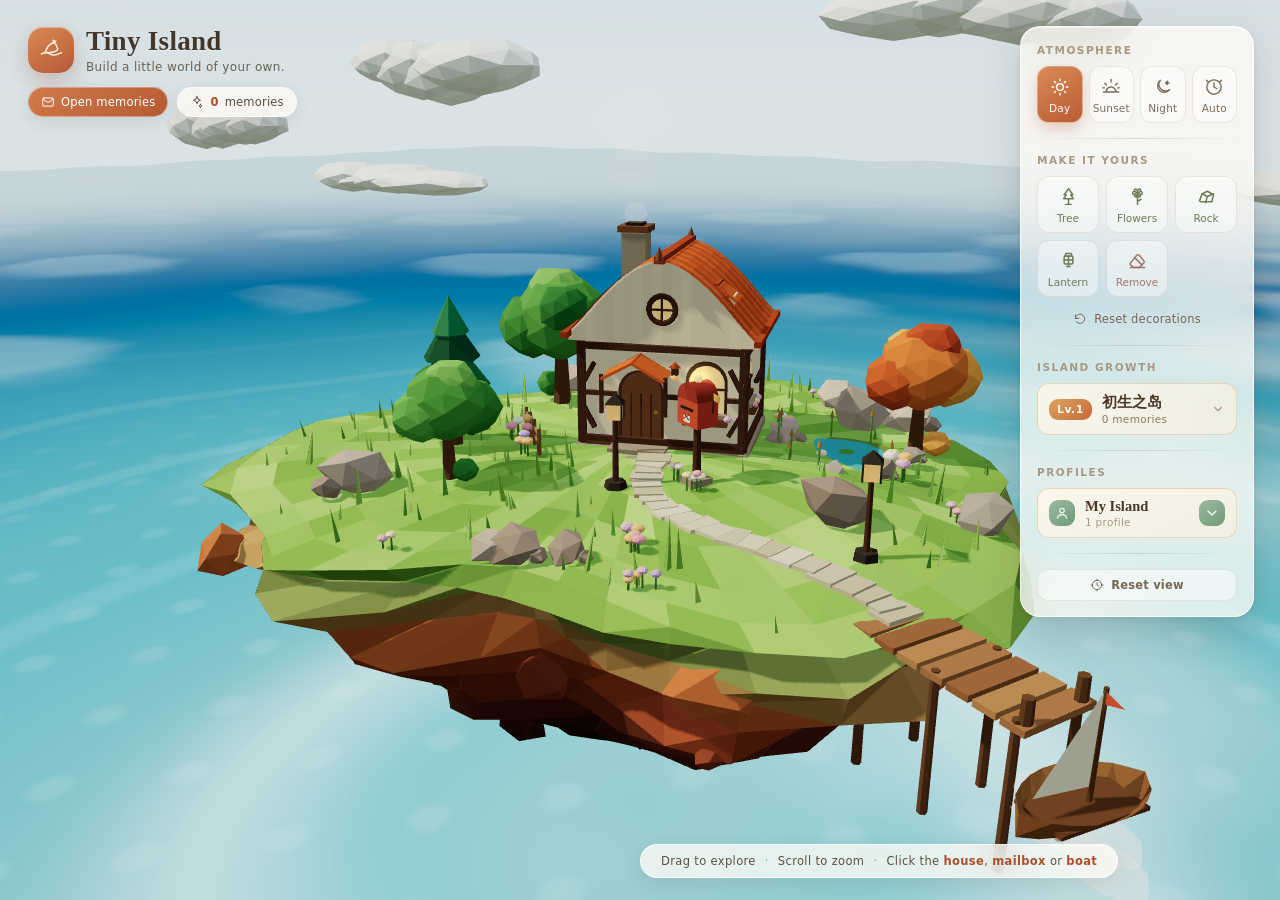
==== commit 740dd647: "小岛 M2：室内实时岛景窗+真洞口墙根治黑屏与闪烁，Japandi 细化，清理死代码" ====
--- a/tiny-island/index.html
+++ b/tiny-island/index.html
@@ -44,7 +44,7 @@
   <div class="brand-meta">
     <button id="openJournal" class="journal-link" type="button">
       <svg viewBox="0 0 24 24" fill="none" stroke="currentColor" stroke-width="1.7" stroke-linecap="round" stroke-linejoin="round"><rect x="3" y="5" width="18" height="14" rx="2"/><path d="M3.5 7l8.5 6 8.5-6"/></svg>
-      Open journal
+      Open memories
     </button>
     <span class="count-chip">
       <svg viewBox="0 0 24 24" fill="none" stroke="currentColor" stroke-width="1.7" stroke-linecap="round" stroke-linejoin="round"><path d="M12 3l1.8 4.2L18 9l-4.2 1.8L12 15l-1.8-4.2L6 9l4.2-1.8L12 3Z"/><path d="M18 16l.8 1.8L20.5 19l-1.7.8L18 21.5l-.8-1.7-1.7-.8 1.7-1.2L18 16Z"/></svg>
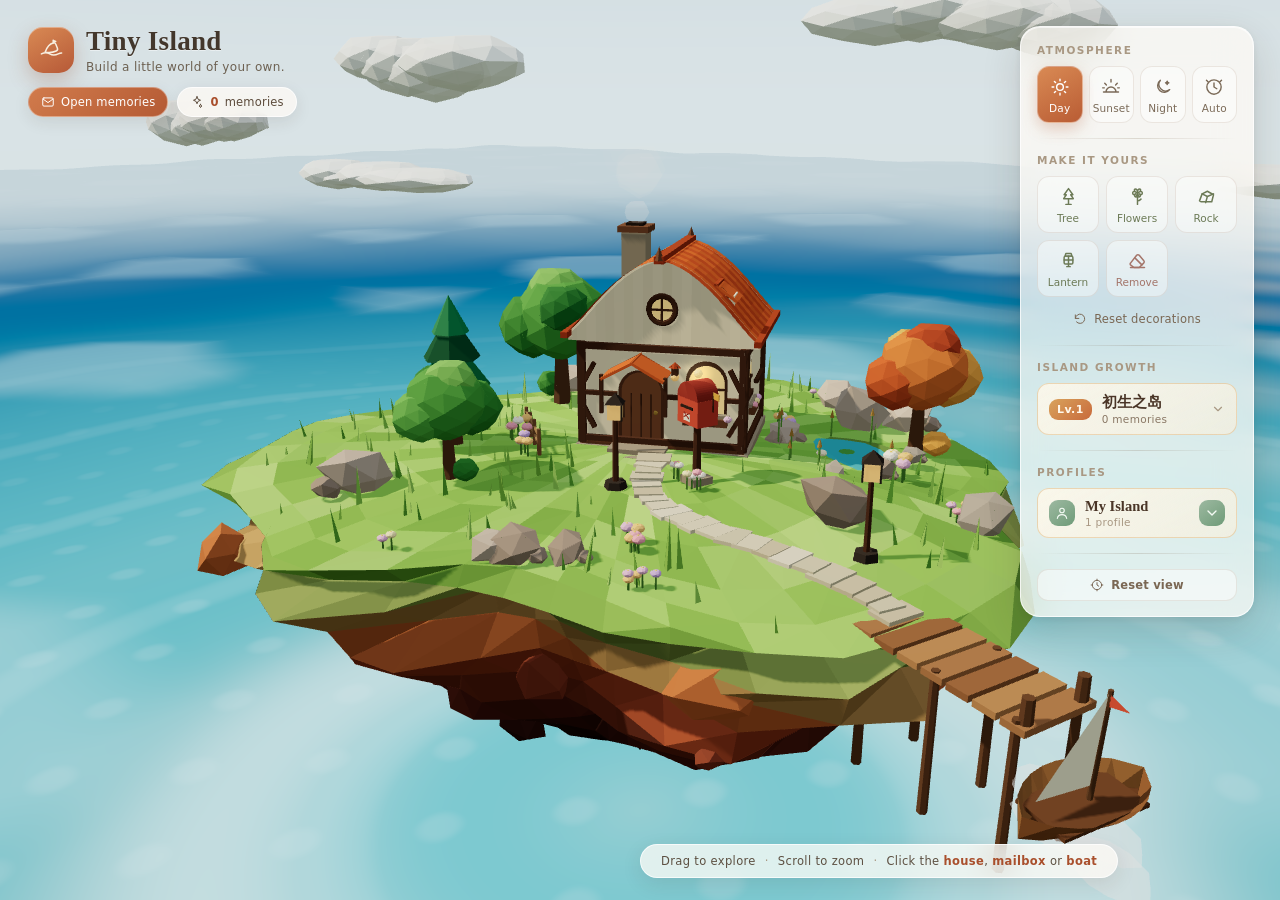
==== commit dfa96ebd: "小岛 M2r1：整套 ESM 模块 ?v= 版本化根治缓存，附验收截图与 DELIVERY §19" ====
--- a/tiny-island/index.html
+++ b/tiny-island/index.html
@@ -335,6 +335,6 @@
   }
 }
 </script>
-<script type="module" src="./js/main.js"></script>
+<script type="module" src="./js/main.js?v=20261127a"></script>
 </body>
 </html>
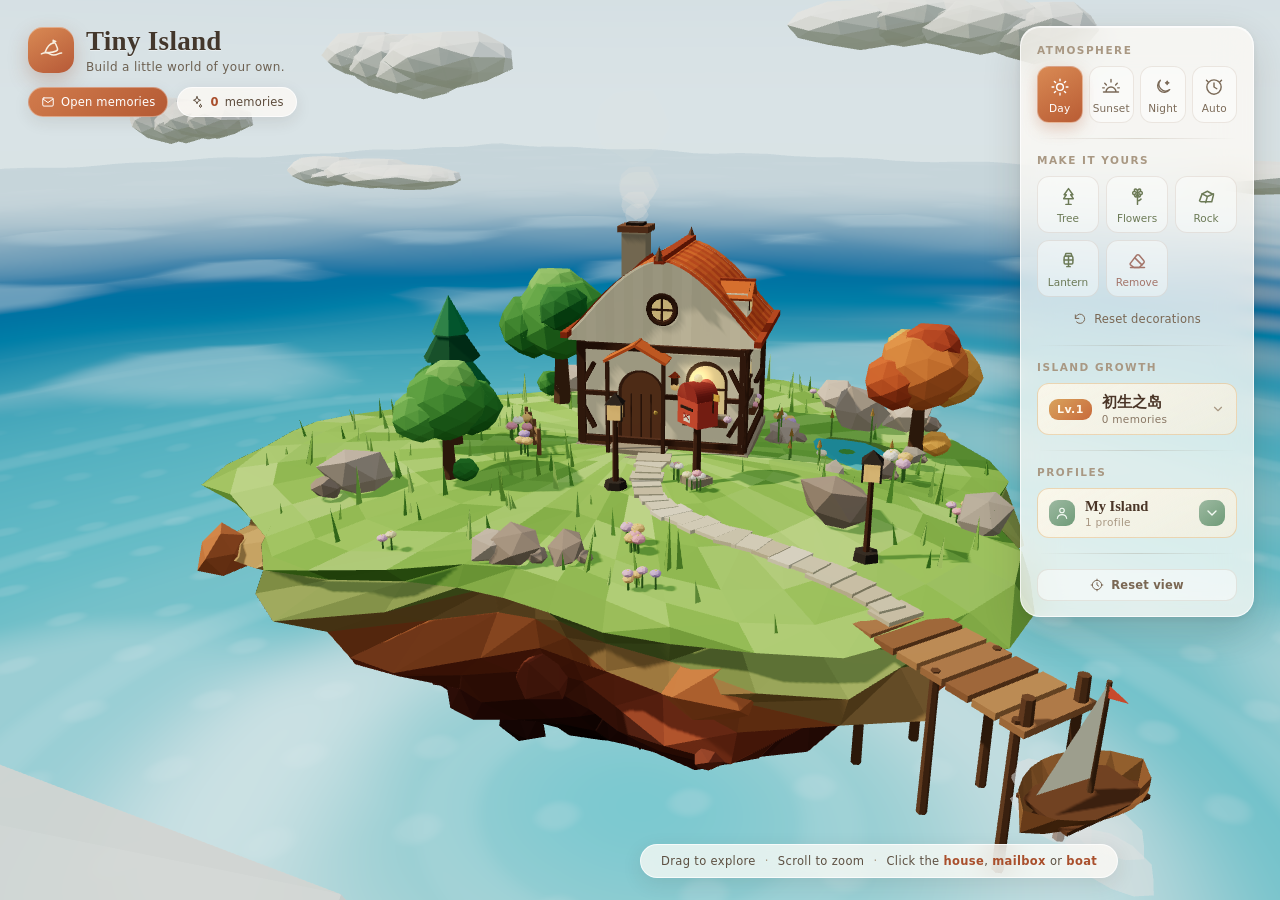
==== commit b9e879ec: "小岛 M3-A/M3-B：老虎窗与烟囱屋面收口、门廊立面分层，模块版本升 v=20261128b，附验收截图与 DELIVERY §20" ====
--- a/tiny-island/index.html
+++ b/tiny-island/index.html
@@ -335,6 +335,6 @@
   }
 }
 </script>
-<script type="module" src="./js/main.js?v=20261127a"></script>
+<script type="module" src="./js/main.js?v=20261128b"></script>
 </body>
 </html>
